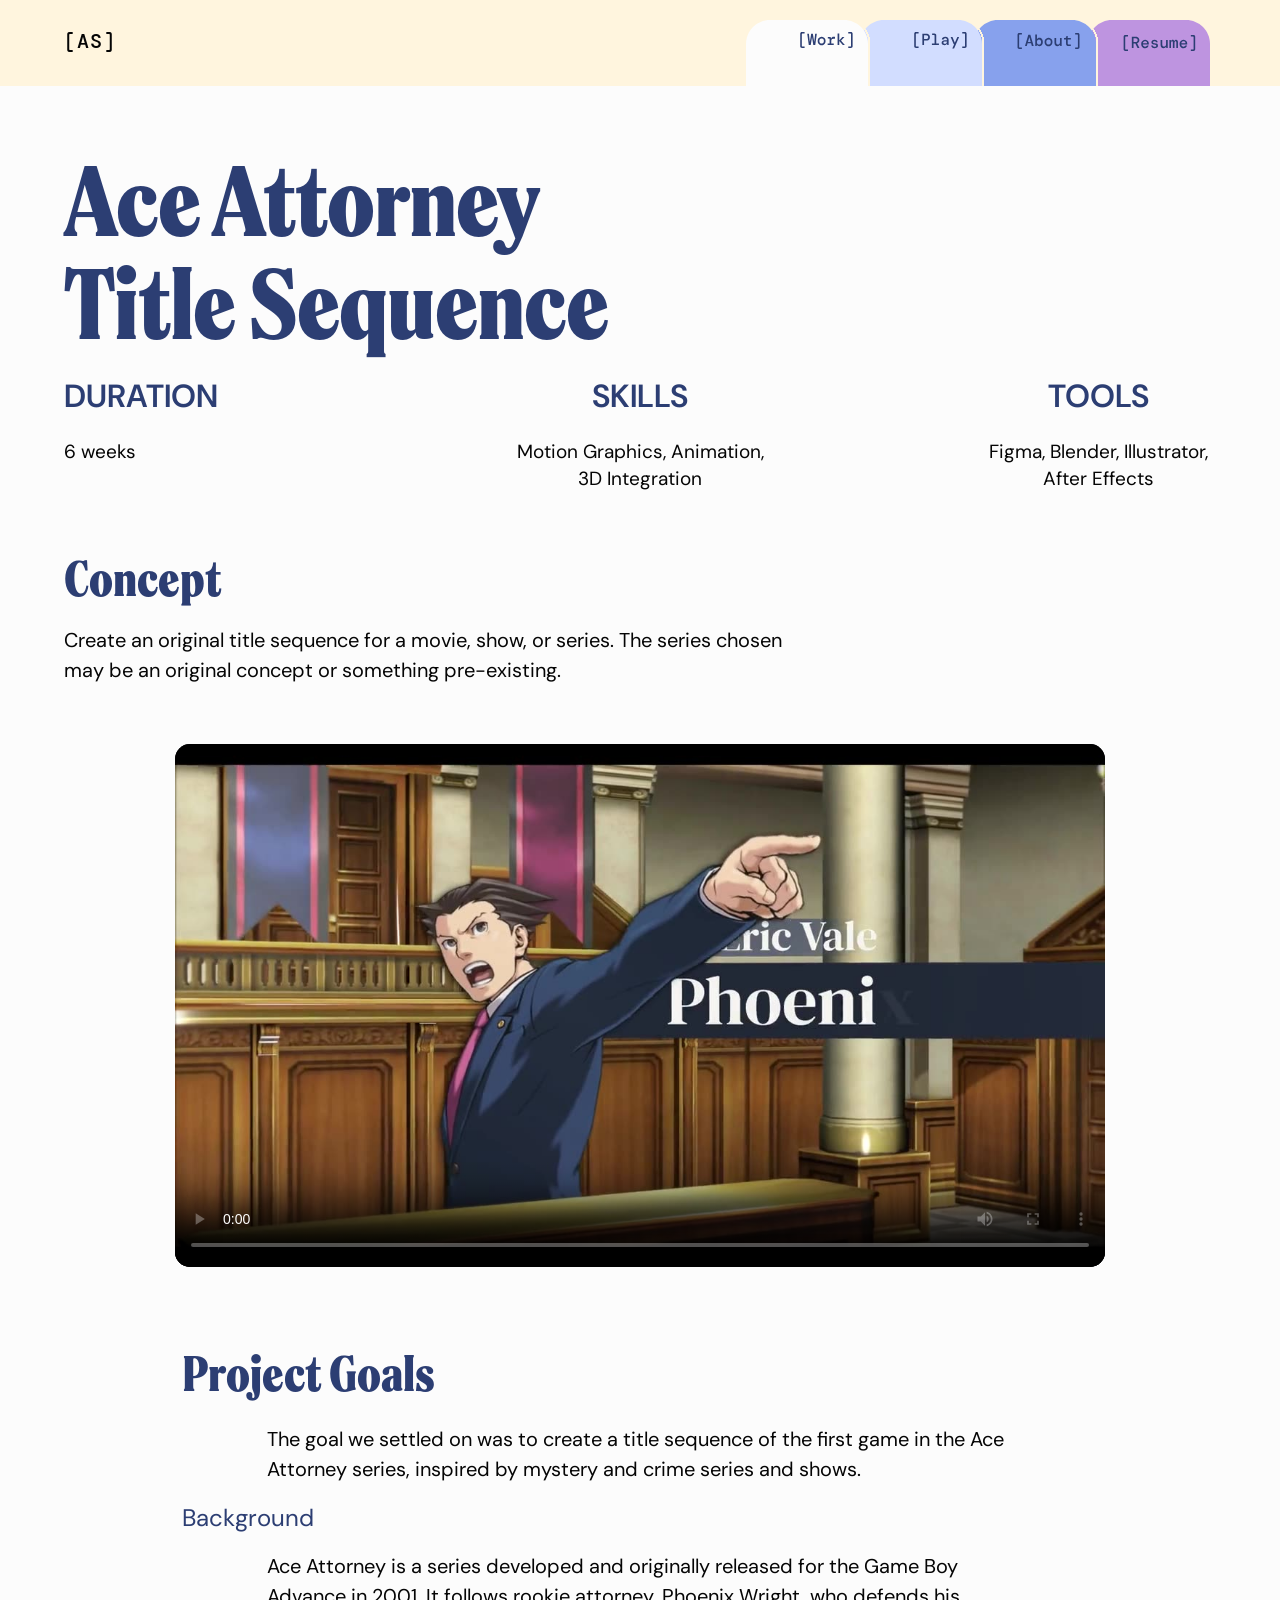
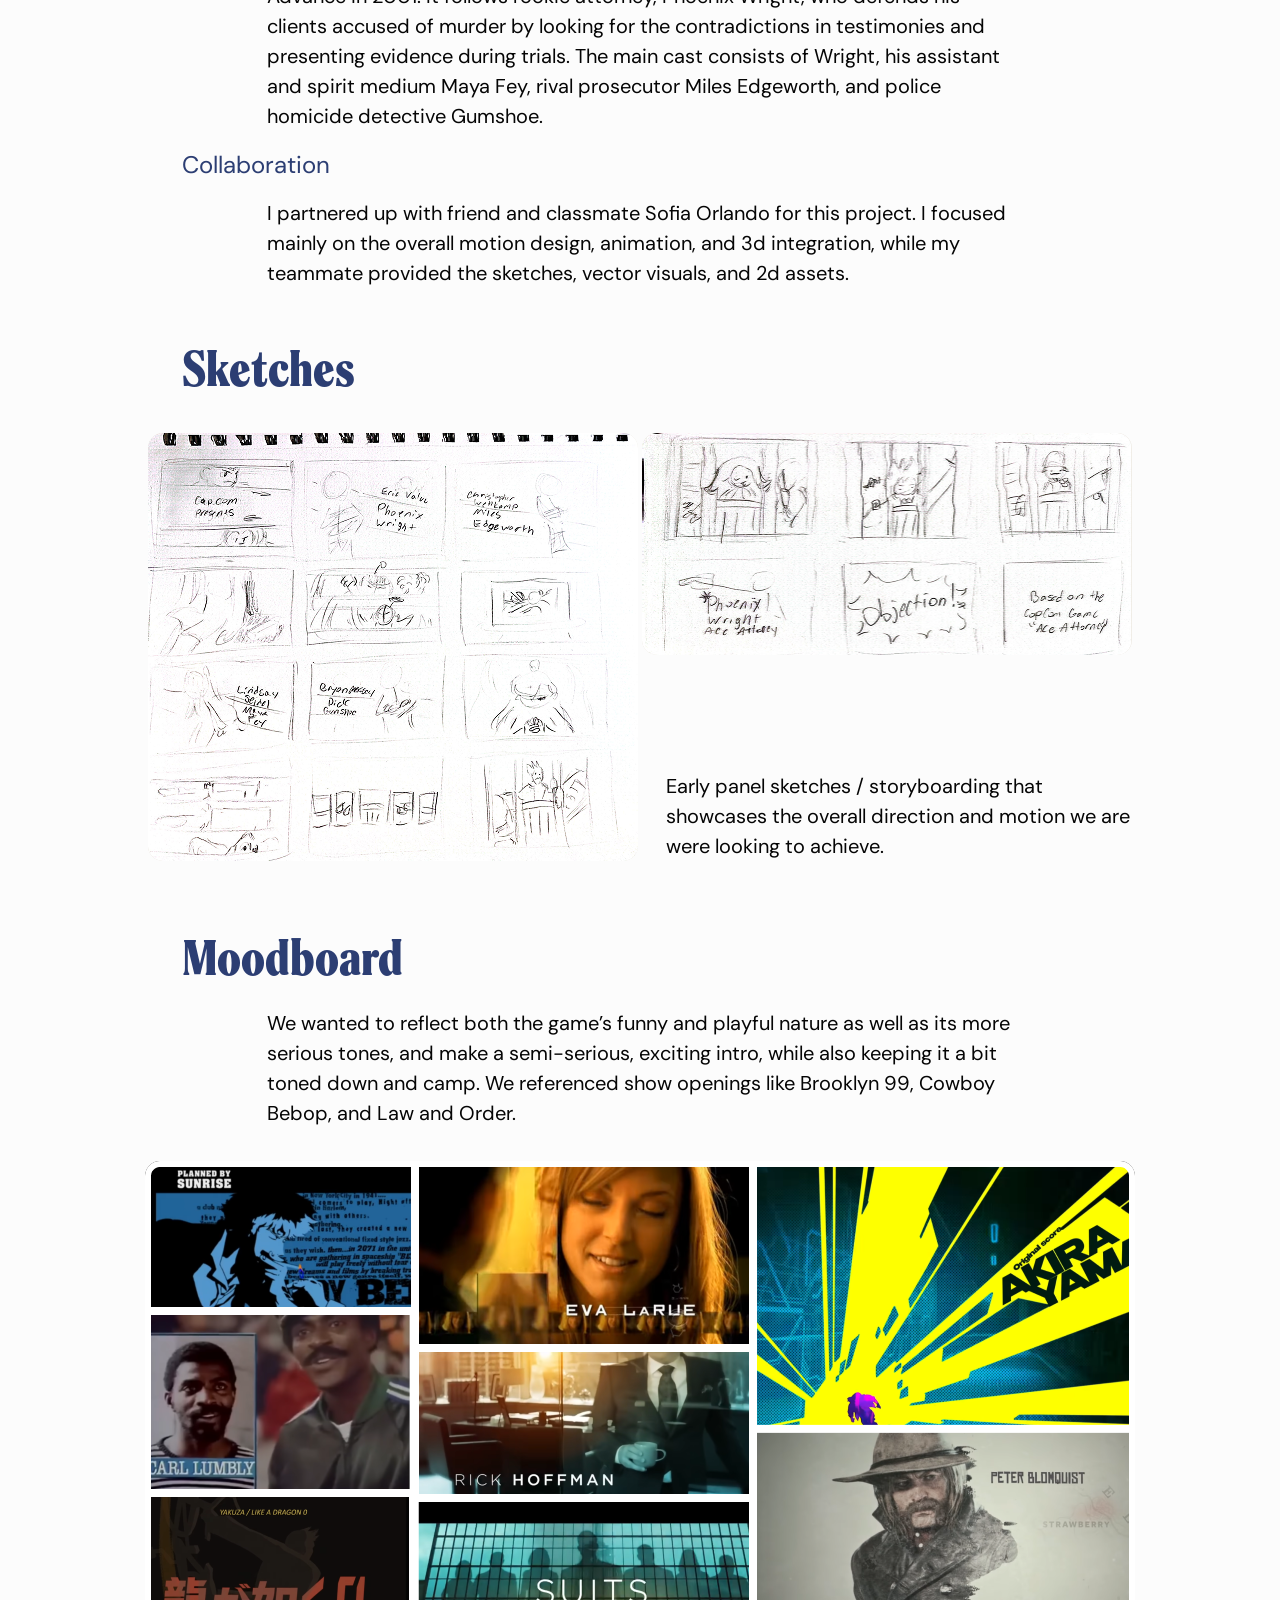
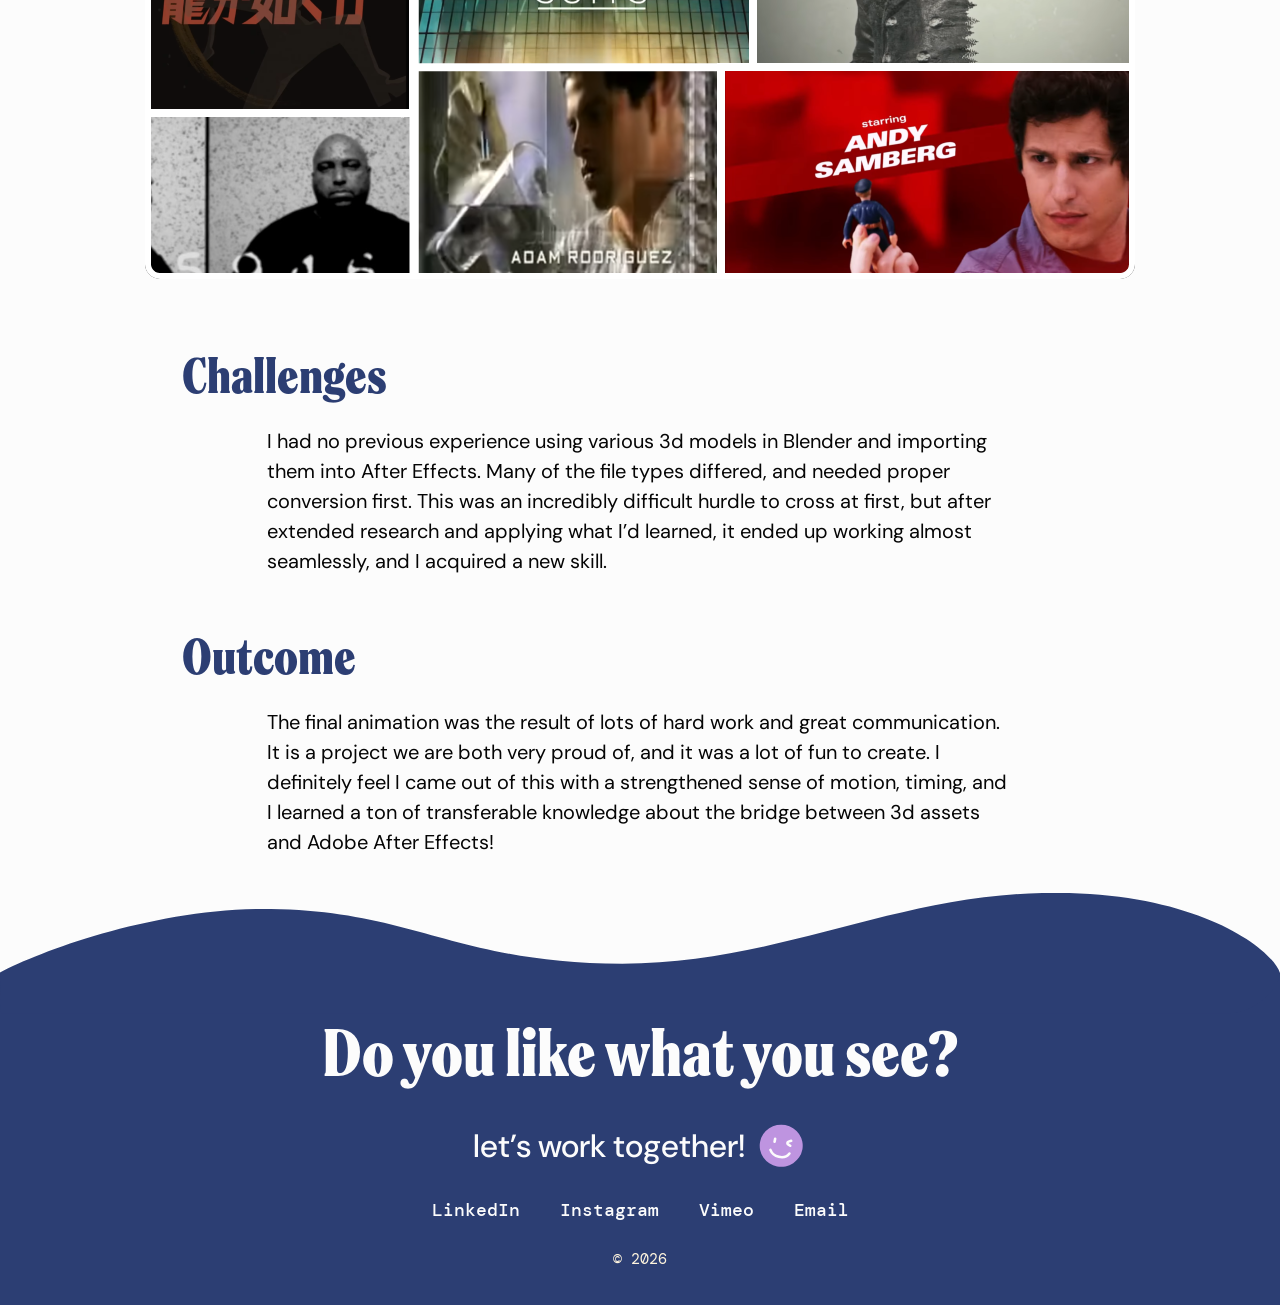
==== ace-attorney.html @ fb42bdc0 "Add files via upload" ====
<!DOCTYPE html>
<html lang="en">
<head>
<meta charset="utf-8">
<meta name="viewport" content="width=device-width, initial-scale=1, viewport-fit=cover">
<meta name="theme-color" content="#fff5de">
<title>Ace Attorney Title Sequence — Adrian Smith</title>
<link rel="preconnect" href="https://fonts.googleapis.com">
<link rel="preconnect" href="https://fonts.gstatic.com" crossorigin>
<link href="https://fonts.googleapis.com/css2?family=DM+Mono:wght@400;500&family=DM+Sans:opsz,wght@9..40,400;9..40,500;9..40,600;9..40,700&display=swap" rel="stylesheet">
<link rel="stylesheet" href="styles.css">
<script>(function(){var d=document.documentElement;try{if(!matchMedia('(prefers-reduced-motion: reduce)').matches){d.classList.add('js');window.__RV_SELECTORS=".hero__title, .hero__intro, .hero .cta, .work__title, .cs__date, .cs__title, .cs__desc, .cs__tags, .case__col > *, .case__caption, .footer__title, .footer__ask, .footer__links, .footer__copy";setTimeout(function(){if(!window.__rv)d.classList.remove('js')},5000);}}catch(e){}})();</script>
<script>try{if(sessionStorage.getItem('pt-from')&&!matchMedia('(prefers-reduced-motion: reduce)').matches){document.documentElement.classList.add('pt-in','pt-bg')}}catch(e){}</script>
</head>
<body class="case-page">
<script>
/* arriving from the home page: the image is already floating in the landing frame; glide it into the video frame */
(function(){try{
  if(!document.documentElement.classList.contains('pt-in'))return;
  var raw=sessionStorage.getItem('pt-from');sessionStorage.removeItem('pt-from');
  var L=JSON.parse(raw);if(!L||typeof L!=='object')return;
  var ov=document.createElement('div');ov.className='cs__media cs__media--photo pt-overlay';ov.setAttribute('aria-hidden','true');
  ov.style.cssText='position:fixed;left:'+L.l+'px;top:'+L.t+'px;width:'+L.w+'px;height:'+L.h+'px;margin:0;z-index:9999;flex:none;aspect-ratio:auto;order:0;border-radius:15px';
  ov.innerHTML='<img class="cs__photo" src="assets/ace-attorney.png" alt="">';
  document.body.appendChild(ov);
  var done=false;
  function fade(){var f=ov.animate([{opacity:1},{opacity:0}],{duration:300,easing:'ease-out',fill:'forwards'});
    f.finished.then(function(){ov.remove();document.documentElement.classList.remove('pt-bg');});}
  function go(){if(done)return;done=true;window.scrollTo(0,0);
    var fr=document.querySelector('.case__video-frame'),r=fr.getBoundingClientRect(),vh=window.innerHeight;
    if(r.top<vh*0.8){
      ov.animate([{left:L.l+'px',top:L.t+'px',width:L.w+'px',height:L.h+'px',borderRadius:'15px'},
                  {left:r.left+'px',top:r.top+'px',width:r.width+'px',height:r.height+'px',borderRadius:'15px'}],
                 {duration:650,easing:'cubic-bezier(.65,0,.25,1)',fill:'forwards'}).finished.then(fade,fade);
    }else{fade();}
  }
  if(document.readyState==='loading'){document.addEventListener('DOMContentLoaded',function(){setTimeout(go,120)});}else{setTimeout(go,60);}
  setTimeout(go,2500);
}catch(e){}})();
</script>

<header class="navbar"><div class="navbar__inner">
  <a class="navbar__logo" href="index.html">[AS]</a>
  <nav class="navbar__tabs" aria-label="Primary">
    <a class="tab tab--work"   href="index.html#work"   aria-label="Work"><img src="assets/tab_work.svg" alt=""></a>
    <a class="tab tab--play"   href="play.html"   aria-label="Play"><img src="assets/tab_play.svg" alt=""></a>
    <a class="tab tab--about"  href="about.html"  aria-label="About"><img src="assets/tab_about.svg" alt=""></a>
    <a class="tab tab--resume" href="resume.html" aria-label="Resume"><img src="assets/tab_resume.svg" alt=""></a>
  </nav>
</div></header>

<main class="case">
  <div class="case__wrap">

    <section class="case__intro" aria-labelledby="case-title">
      <h1 class="case__title" id="case-title">Ace Attorney Title Sequence</h1>
      <dl class="case__meta">
        <div class="case__meta-item case__meta-item--start"><dt>DURATION</dt><dd>6 weeks</dd></div>
        <div class="case__meta-item case__meta-item--mid"><dt>SKILLS</dt><dd>Motion Graphics, Animation, 3D Integration</dd></div>
        <div class="case__meta-item case__meta-item--end"><dt>TOOLS</dt><dd>Figma, Blender, Illustrator, After Effects</dd></div>
      </dl>
      <div class="case__concept">
        <h2 class="case__h2">Concept</h2>
        <p class="case__p">Create an original title sequence for a movie, show, or series. The series chosen may be an original concept or something pre-existing.</p>
      </div>
    </section>

    <div class="case__video">
      <div class="case__video-frame">
        <video controls playsinline preload="metadata" aria-label="Ace Attorney Title Sequence — A. Smith, S. Orlando" poster="assets/ace-attorney-poster.jpg">
          <source src="assets/ace-attorney-title-sequence.mp4" type="video/mp4">
        </video>
      </div>
    </div>

    <section class="case__col case__section" aria-labelledby="goals">
      <h2 class="case__h2" id="goals">Project Goals</h2>
      <p class="case__p">The goal we settled on was to create a title sequence of the first game in the Ace Attorney series, inspired by mystery and crime series and shows.</p>
      <h3 class="case__h3">Background</h3>
      <p class="case__p">Ace Attorney is a series developed and originally released for the Game Boy Advance in 2001. It follows rookie attorney, Phoenix Wright, who defends his clients accused of murder by looking for the contradictions in testimonies and presenting evidence during trials. The main cast consists of Wright, his assistant and spirit medium Maya Fey, rival prosecutor Miles Edgeworth, and police homicide detective Gumshoe.</p>
      <h3 class="case__h3">Collaboration</h3>
      <p class="case__p">I partnered up with friend and classmate Sofia Orlando for this project. I focused mainly on the overall motion design, animation, and 3d integration, while my teammate provided the sketches, vector visuals, and 2d assets.</p>
    </section>

    <section class="case__col case__section" aria-labelledby="sketches">
      <h2 class="case__h2" id="sketches">Sketches</h2>
    </section>
    <figure class="case__sketches">
      <div class="case__sketch case__sketch--tall"><img src="assets/sketch-1.png" alt="Hand-drawn storyboard sketches on notebook paper" onerror="this.remove()"></div>
      <div class="case__sketches-side">
        <div class="case__sketch case__sketch--wide"><img src="assets/sketch-2.png" alt="Hand-drawn storyboard panels" onerror="this.remove()"></div>
        <figcaption class="case__p case__caption">Early panel sketches / storyboarding that showcases the overall direction and motion we are were looking to achieve.</figcaption>
      </div>
    </figure>

    <section class="case__col case__section" aria-labelledby="moodboard">
      <h2 class="case__h2" id="moodboard">Moodboard</h2>
      <p class="case__p">We wanted to reflect both the game’s funny and playful nature as well as its more serious tones, and make a semi-serious, exciting intro, while also keeping it a bit toned down and camp. We referenced show openings like Brooklyn 99, Cowboy Bebop, and Law and Order.</p>
    </section>
    <div class="case__moodboard"><img src="assets/moodboard.png" alt="Moodboard collage of show title sequences and stills used as references" onerror="this.remove()"></div>

    <section class="case__col case__section" aria-labelledby="challenges">
      <h2 class="case__h2" id="challenges">Challenges</h2>
      <p class="case__p">I had no previous experience using various 3d models in Blender and importing them into After Effects. Many of the file types differed, and needed proper conversion first. This was an incredibly difficult hurdle to cross at first, but after extended research and applying what I’d learned, it ended up working almost seamlessly, and I acquired a new skill.</p>
    </section>

    <section class="case__col case__section case__section--last" aria-labelledby="outcome">
      <h2 class="case__h2" id="outcome">Outcome</h2>
      <p class="case__p">The final animation was the result of lots of hard work and great communication. It is a project we are both very proud of, and it was a lot of fun to create. I definitely feel I came out of this with a strengthened sense of motion, timing, and I learned a ton of transferable knowledge about the bridge between 3d assets and Adobe After Effects!</p>
    </section>

  </div>
</main>

<footer class="footer">
  <img class="footer__wave" src="assets/footer-wave.svg" alt="">
  <div class="footer__inner">
    <h2 class="footer__title">Do you like what you see?</h2>
    <p class="footer__ask">let’s work together! <span class="footer__smiley"><img src="assets/smiley.svg" alt=""></span></p>
    <nav class="footer__links" aria-label="Contact and social links">
      <a href="https://www.linkedin.com/in/emadriansmith" target="_blank" rel="noopener">LinkedIn</a>
      <a href="https://www.instagram.com/adrian.s.design/" target="_blank" rel="noopener">Instagram</a>
      <a href="https://vimeo.com/adriansdesign" target="_blank" rel="noopener">Vimeo</a>
      <a href="mailto:e.adriansdesign@gmail.com">Email</a>
    </nav>
    <p class="footer__copy">© 2026</p>
  </div>
</footer>

<script src="site.js"></script>
</body>
</html>
---- styles.css ----
@font-face{font-family:"Spirits";src:url("fonts/SpiritsNeutral-Light.ttf") format("truetype");font-weight:300;font-display:swap}
@font-face{font-family:"Spirits";src:url("fonts/SpiritsNeutral-Regular.ttf") format("truetype");font-weight:400;font-display:swap}
@font-face{font-family:"Spirits";src:url("fonts/SpiritsNeutral-Medium.ttf") format("truetype");font-weight:500;font-display:swap}
@font-face{font-family:"Spirits";src:url("fonts/SpiritsNeutral-Black.ttf") format("truetype");font-weight:900;font-display:swap}
@font-face{font-family:"Termina";src:url("fonts/Termina-Black.ttf") format("truetype");font-weight:900;font-display:swap}

:root{
  --base:0ms;
  --blue-dark:#2c3e73;
  --blue-light:#87a1ed;
  --bg-page:#fcfcfc;
  --bg-cream:#fff5de;
  --purple:#be94e0;
  --violet:#8a38f5;
  --ink:#050505;
  --yellow:#f7cc8f;
  /* tab width: 122px on desktop, shrinks so all four tabs always fit the screen */
  --tw:min(122px, calc((100vw - 32px) / 3.803));
}
*{box-sizing:border-box}
html{-webkit-text-size-adjust:100%;text-size-adjust:100%}
html,body{margin:0}
html{scroll-behavior:smooth}
body{background:var(--bg-page);color:var(--ink);font-family:"DM Sans",system-ui,sans-serif;overflow-x:hidden}

/* ================= header / navbar (139:382) ================= */
.navbar{background:var(--bg-cream)}
.navbar__inner{
  position:relative;height:86px;max-width:1440px;margin:0 auto;overflow:hidden;
  padding:28px 70px 0 max(64px,env(safe-area-inset-left));
}
.navbar__logo{
  display:inline-block;font:500 20px/normal "DM Mono",ui-monospace,monospace;letter-spacing:1px;
  color:var(--ink);text-decoration:none;white-space:nowrap;
}
.navbar__tabs{position:absolute;right:70px;bottom:0;display:flex;align-items:flex-end}
.tab{
  --tab-color:#fff;
  position:relative;display:block;width:var(--tw);aspect-ratio:122/66;margin-left:calc(var(--tw) * -0.0656);
  transition:transform .22s cubic-bezier(.3,1.4,.5,1);-webkit-tap-highlight-color:transparent;
}
.tab:first-child{margin-left:0}
.tab img{position:absolute;left:0;top:0;width:101.64%;height:100%;max-width:none;display:block}
.tab::after{ /* fills the gap under a tab while it is lifted */
  content:"";position:absolute;left:0;right:0;top:100%;height:calc(var(--tw) * .14);background:var(--tab-color);
}
.tab:focus-visible,.tab:active{transform:translateY(calc(var(--tw) * -.1148));outline:none}
@media (hover:hover){.tab:hover{transform:translateY(calc(var(--tw) * -.1148))}}
.tab--work{--tab-color:#fcfcfc;z-index:4}
.tab--play{--tab-color:#d2ddff;z-index:3}
.tab--about{--tab-color:#87a1ed;z-index:2}
.tab--resume{--tab-color:#be94e0;z-index:1}

/* ================= hero (139:383) ================= */
.hero{background:var(--bg-page)}
.hero__inner{
  --fs:128px;               /* 1em of the title block = the 128px name size in the design */
  --copy-gap:43px;
  position:relative;max-width:1440px;margin:0 auto;min-height:758px;overflow:hidden;
  display:flex;align-items:center;gap:15px;
  padding:16px 64px 36px 62px;
}
.hero__copy{
  flex:none;width:566px;height:480px;
  display:flex;flex-direction:column;align-items:flex-start;gap:var(--copy-gap);
}

/* title block — every size is in em so the whole thing scales with --fs */
.hero__title{
  position:relative;flex:none;margin:0;font-size:var(--fs);
  width:2.8906em;height:2.0547em;
}
.hero__burst{position:absolute;left:-.3906em;top:-.5em;width:2.2969em;height:2.2969em;max-width:none}
.hero__name{
  position:absolute;left:0;top:0;width:2.8906em;margin:0;
  font:900 1em/.88 "Spirits",Georgia,serif;color:var(--blue-dark);white-space:nowrap;
}
.hero__name .w3{font-weight:300}.hero__name .w4{font-weight:400}.hero__name .w5{font-weight:500}

/* tagline pill — cycles designer / maker / thinker / creative (25:69) */
.hero__tag{
  position:absolute;left:1.40625em;top:1.6172em;width:1.4518em;height:.3594em;
  background:var(--tag-bg,#87a1ed);border-radius:.2656em;
  transform:rotate(var(--tag-rot,-4.7deg));
  transition:transform .6s cubic-bezier(.34,1.56,.64,1),background-color .45s ease;
}
.hero__tag span{
  position:absolute;left:calc(var(--fs) * .09375);top:calc(var(--fs) * .09375);width:calc(var(--fs) * 1.2656);display:block;
  font:900 .1875em/.88 "Termina","DM Sans",sans-serif;color:var(--bg-page);text-align:center;white-space:nowrap;
  transition:opacity .13s ease,transform .13s ease;
}
.hero__tag span.is-out{opacity:0;transform:translateY(-.25em) scale(.88)}

.hero__intro{
  flex:none;width:556px;max-width:100%;margin:0;
  font:400 20px/1.45 "DM Sans",system-ui,sans-serif;font-optical-sizing:auto;color:var(--ink);
}

/* "Check it out!" button — normal / hover / clicked (25:137) */
.cta{
  position:relative;flex:none;display:block;width:182.895px;height:73.447px;
  text-decoration:none;-webkit-tap-highlight-color:transparent;
}
.cta:focus-visible{outline:3px solid var(--blue-light);outline-offset:4px;border-radius:100px}
.cta__pill{
  position:absolute;left:0;top:21px;height:52px;display:flex;align-items:flex-start;padding:16px 28px;
  background:var(--blue-dark);border-radius:100px;
  font:700 16px/normal "DM Sans",system-ui,sans-serif;color:var(--bg-page);white-space:nowrap;
  transition:background-color .2s ease;
}
.cta__arrow{ /* the supplied small_arrow.svg already carries the −17.94° resting tilt */
  position:absolute;left:130px;top:0;width:52.895px;height:52.895px;display:block;max-width:none;
  transition:transform .4s cubic-bezier(.34,1.56,.64,1);
}
@media (hover:hover){
  .cta:hover .cta__pill{background:var(--purple)}
  .cta:hover .cta__arrow{transform:rotate(61.14deg)}      /* 43.2° absolute */
}
.cta.is-pressed .cta__pill{background:var(--ink)}
.cta.is-pressed .cta__arrow{
  transform:rotate(107.94deg);                             /* rests at 90° absolute */
  animation:arrow-spin .61s cubic-bezier(.5,0,.5,1) forwards;
}
@keyframes arrow-spin{from{transform:rotate(162.94deg)}to{transform:rotate(467.94deg)}}  /* 145° → 450° */

.hero__reel{
  position:relative;flex:0 1 708px;min-width:0;aspect-ratio:708/384;
  border-radius:20px;overflow:hidden;background:#030d12;
}
.hero__reel video{position:absolute;inset:0;width:100%;height:100%;object-fit:cover;display:block}
.hero__sparkles{flex:none;width:48px;height:162px;margin-right:-38px;display:block}
.hero__sparkles--h{display:none}

/* ================= stacked layout: tablet + phone ================= */
@media (max-width:1239px){
  .hero__inner{
    --fs:min(128px, calc((100vw - 40px) / 3.3));
    --copy-gap:clamp(24px, 4.5vw, 43px);
    flex-direction:column;align-items:flex-start;justify-content:flex-start;
    min-height:0;gap:clamp(28px,5vw,44px);
    padding:calc(var(--fs) * .5 + 14px) 20px 40px 20px;   /* top room for the starburst overhang */
  }
  .hero__copy{width:100%;height:auto}
  .hero__title{margin-left:calc(var(--fs) * .3906)}   /* room for the starburst overhang */
  .hero__intro{width:100%;max-width:560px;font-size:clamp(17px,2.4vw,20px)}
  .hero__reel{flex:none;width:100%;border-radius:clamp(14px,2.5vw,20px)}
  .hero__sparkles{display:none}
  .hero__sparkles--h{
    display:block;position:absolute;right:calc(20px + 4%);margin:0;width:clamp(78px,12vw,108px);height:auto;
    bottom:calc(40px + (100vw - 40px) * .5424 - 11px);   /* straddles the reel's top edge */
  }
}

/* ================= phone: tabs drop under the logo and scale to fit ================= */
@media (max-width:640px){
  .navbar__inner{height:auto;padding:16px 16px 0;display:flex;flex-direction:column;align-items:flex-start;gap:14px}
  .navbar__tabs{position:static;align-self:flex-end}
  .hero__inner{padding-inline:16px}
  .hero__sparkles--h{right:calc(16px + 4%);bottom:calc(40px + (100vw - 32px) * .5424 - 11px)}
}
@media (max-width:640px){ .hero__inner{--fs:min(128px, calc((100vw - 32px) / 3.3))} }


/* ================= case studies / "My Work!" (139:397) ================= */
.work{background:var(--bg-page)}
.work__inner{
  max-width:1440px;margin:0 auto;padding:74px 80px 144px;
  display:flex;flex-direction:column;align-items:stretch;gap:44px;
}
.work__title{
  margin:0;font:900 64px/normal "Spirits",Georgia,serif;letter-spacing:-1px;color:var(--blue-dark);white-space:nowrap;
}
.work__title .r{font-weight:400}
.work__title .bang{font-weight:400;font-size:82px;letter-spacing:-6px}
.cs{display:flex;align-items:center;gap:56px}
.cs__media{
  position:relative;flex:1 0 0;min-width:1px;height:400px;border-radius:20px;overflow:hidden;
  display:flex;align-items:center;justify-content:center;
}
.cs__media--photo{background:#1d1457}
.cs__media--purple{background:var(--purple)}
.cs__media--yellow{background:var(--yellow)}
.cs__media--blue{background:var(--blue-dark)}
.cs__photo{position:absolute;left:0;top:-37.5%;width:101%;height:169.17%;max-width:none;object-fit:cover;display:block}
.cs__star{width:42.3px;height:42.3px;display:block}
.cs__text{flex:none;width:420px;padding-top:16px;display:flex;flex-direction:column;align-items:flex-start;gap:14px}
.cs__date{margin:0;font:400 14px/normal "DM Mono",ui-monospace,monospace;color:var(--ink);white-space:nowrap}
.cs__title{margin:0;font:500 48px/normal "Spirits",Georgia,serif;color:var(--blue-dark)}
.cs__desc{margin:0;font:400 20px/1.5 "DM Sans",system-ui,sans-serif;font-optical-sizing:auto;color:var(--ink)}
.cs__tags{display:flex;flex-wrap:wrap;gap:0 8px;margin:0;padding:0;list-style:none}
.cs__tags li{
  border:1.5px solid var(--blue-dark);border-radius:100px;padding:7px 14px;
  font:500 12px/normal "DM Mono",ui-monospace,monospace;color:var(--blue-dark);white-space:nowrap;
}

@media (max-width:1023px){
  .work__inner{padding:clamp(40px,7vw,74px) clamp(20px,5vw,80px) clamp(64px,10vw,144px);gap:clamp(32px,5vw,44px)}
  .work__title{font-size:clamp(40px,10.5vw,64px)}
  .work__title .bang{font-size:1.28em;letter-spacing:-.073em}
  .cs{flex-direction:column;align-items:stretch;gap:20px}
  .cs__media{order:-1;flex:none;width:100%;height:auto;aspect-ratio:804/400;border-radius:clamp(14px,2.5vw,20px)}
  .cs__text{width:100%;padding-top:0}
  .cs__title{font-size:clamp(30px,7vw,48px)}
  .cs__desc{font-size:clamp(17px,2.4vw,20px)}
  .cs + .cs{margin-top:clamp(12px,3vw,24px)}
}


/* ================= squiggle divider (hero → work) ================= */
.work__inner{position:relative}
.work__squiggle{position:absolute;left:0;right:0;top:-3px;height:24px;overflow:hidden;pointer-events:none}
.work__squiggle img{position:absolute;left:50%;top:0;transform:translateX(-50%);width:1293px;height:24px;max-width:none;display:block}

/* ================= footer (139:449) — shared by every page ================= */
.footer{position:relative;background:var(--blue-dark);color:var(--bg-page)}
.footer__wave{ /* top edge: wave rising 90px above the footer, stretches full width */
  position:absolute;left:0;top:0;width:100%;height:clamp(64px,9.51vw,137px);
  transform:translateY(-65.85%);display:block;pointer-events:none;
}
.footer__inner{
  width:100%;max-width:1440px;margin:0 auto;padding:36px 20px;
  display:flex;flex-direction:column;align-items:center;gap:26px;text-align:center;
}
.footer__title{margin:0;max-width:760px;font:500 64px/normal "Spirits",Georgia,serif;color:var(--bg-page)}
.footer__ask{
  margin:0;display:flex;align-items:center;justify-content:center;gap:11px;
  font:500 32px/normal "DM Sans",system-ui,sans-serif;font-optical-sizing:auto;color:var(--bg-page);
}
.footer__smiley{width:50.43px;height:50.43px;display:flex;align-items:center;justify-content:center;flex:none}
.footer__smiley img{width:50.43px;height:50.43px;display:block}
.footer__links{display:flex;flex-wrap:wrap;justify-content:center;gap:8px 40px}
.footer__links a{
  font:500 18.2px/26px "DM Mono",ui-monospace,monospace;color:var(--bg-page);text-decoration:none;
  transition:color .2s ease;
}
.footer__links a:hover,.footer__links a:focus-visible{color:var(--yellow);outline:none;text-decoration:underline;text-underline-offset:4px}
.footer__copy{margin:0;font:400 15px/normal "DM Mono",ui-monospace,monospace;color:var(--bg-cream)}
@media (max-width:640px){
  .footer__title{font-size:clamp(34px,10vw,64px)}
  .footer__ask{font-size:clamp(22px,6.4vw,32px);gap:8px}
  .footer__inner{gap:22px;padding-block:32px}
  .footer__links{gap:8px 22px}
  .footer__links a{font-size:16px}
}

/* clickable case study row (stretched link) */
.cs--link{position:relative;cursor:pointer}
.cs__link{color:inherit;text-decoration:none}
.cs__link::after{content:"";position:absolute;inset:-12px;border-radius:28px}
.cs__link:focus-visible{outline:none}
.cs__link:focus-visible::after{outline:3px solid var(--blue-light);outline-offset:0}
.cs__media--photo .cs__photo{transition:transform .5s cubic-bezier(.2,.7,.2,1)}
/* highlighter sweep, line by line (JS splits the title into .hl-line spans; plain CSS fallback below) */
.cs__link{
  background-image:linear-gradient(var(--blue-light),var(--blue-light));
  background-repeat:no-repeat;background-position:0 50%;background-size:0% 100%;
  -webkit-box-decoration-break:clone;box-decoration-break:clone;
  padding:0 .12em;margin:0 -.12em;border-radius:.1em;
  transition:background-size .45s cubic-bezier(.65,0,.35,1);
}
.cs--link:hover .cs__link,.cs--link:focus-within .cs__link{background-size:100% 100%}
.cs__link.is-split{background:none;padding:0;margin:0;transition:none}
.hl-line{
  background-image:linear-gradient(var(--blue-light),var(--blue-light));
  background-repeat:no-repeat;background-position:0 50%;background-size:0% 100%;
  padding:0 .12em;margin:0 -.12em;border-radius:.1em;
  transition:background-size var(--d,.4s) cubic-bezier(.65,0,.35,1) var(--out-delay,0s);
}
.cs--link:hover .hl-line,.cs--link:focus-within .hl-line{background-size:100% 100%;transition-delay:var(--in-delay,0s)}

/* page transition: rest of the page fades while the image grows */
.pt-overlay{pointer-events:none}
.pt-leaving body > :not(.pt-overlay){opacity:0;transition:opacity .35s ease .05s}
@media (hover:hover){.cs--link:hover .cs__photo{transform:scale(1.035)}}
@media (prefers-reduced-motion:reduce){.cs__link,.hl-line{transition:none}.cs__media--photo .cs__photo{transition:none}.cs--link:hover .cs__photo{transform:none}}

/* ================= case study page (148:360) ================= */
.case{--pad:clamp(20px,5vw,64px);background:var(--bg-page);padding-bottom:clamp(88px,9vw,128px)}
.case__wrap{max-width:1440px;margin:0 auto;padding-inline:var(--pad)}
.case__intro{padding-top:clamp(32px,5vw,64px);display:flex;flex-direction:column;gap:18px}
.case__title{
  margin:0;max-width:632px;font:500 clamp(46px,9vw,96px)/1.07 "Spirits",Georgia,serif;
  letter-spacing:-1px;color:var(--blue-dark);
}
.case__meta{margin:0;display:grid;grid-template-columns:repeat(3,1fr);align-items:start}
.case__meta-item{display:flex;flex-direction:column;gap:18px}
.case__meta dt{margin:0;font:600 32px/1.45 "DM Sans",system-ui,sans-serif;font-optical-sizing:auto;color:var(--blue-dark)}
.case__meta dd{margin:0;font:400 19px/1.45 "DM Sans",system-ui,sans-serif;font-optical-sizing:auto;color:var(--ink)}
.case__meta-item--start{align-items:flex-start;text-align:left}
.case__meta-item--mid{align-items:center;text-align:center;justify-self:center;max-width:269px}
.case__meta-item--end{align-items:center;text-align:center;justify-self:end;max-width:235px}
.case__concept{display:flex;flex-direction:column;align-items:flex-start;gap:14px;padding:35px 0 17px}

.case__h2{margin:0;font:500 48px/normal "Spirits",Georgia,serif;color:var(--blue-dark)}
.case__h3{margin:0;font:400 24px/normal "DM Sans",system-ui,sans-serif;font-optical-sizing:auto;color:var(--blue-dark)}
.case__p{margin:0;max-width:746px;font:400 20px/1.5 "DM Sans",system-ui,sans-serif;font-optical-sizing:auto;color:var(--ink)}

.case__video{width:min(950px,100%);margin:clamp(20px,3vw,32px) auto 0;padding:10px}
.case__video-frame{position:relative;aspect-ratio:1920/1080;border-radius:15px;overflow:hidden;background:#0b0c12}
.case__video video{position:absolute;inset:0;width:100%;height:100%;object-fit:cover;display:block;background:#0b0c12}

/* centered 916px text column; paragraphs 746px, centered inside it */
.case__col{width:min(916px,100%);margin-inline:auto;display:flex;flex-direction:column;gap:18px}
.case__col .case__p{width:100%;align-self:center}
.case__section{padding-top:clamp(36px,5vw,64px)}
.case__section + .case__section{padding-top:clamp(28px,4vw,48px)}
.case__section--last{padding-top:clamp(28px,4vw,48px)}

.case__sketches{
  width:min(1009px,100%);margin:clamp(20px,3vw,32px) auto 0;padding:0 12.5px;
  display:grid;grid-template-columns:1fr 1fr;column-gap:3px;align-items:stretch;
}
.case__sketch{position:relative;overflow:hidden;border-radius:15px;background:#ebe7df}
.case__sketch img{position:absolute;inset:0;width:100%;height:100%;object-fit:cover;display:block}
.case__sketch--tall{aspect-ratio:490/428}
.case__sketch--wide{aspect-ratio:2338/1060}
.case__sketches-side{display:flex;flex-direction:column;justify-content:space-between;gap:20px}
.case__caption{max-width:466px;align-self:flex-end}

.case__moodboard{
  position:relative;width:min(990px,100%);margin:clamp(20px,3vw,33px) auto 0;aspect-ratio:990/718;
  border-radius:15px;overflow:hidden;background:#6e6e6e;
}
.case__moodboard img{position:absolute;inset:0;width:100%;height:100%;object-fit:cover;display:block}

@media (max-width:760px){
  .case__meta{grid-template-columns:1fr;row-gap:22px}
  .case__meta-item,.case__meta-item--mid,.case__meta-item--end{align-items:flex-start;text-align:left;justify-self:start;max-width:none;gap:4px}
  .case__meta dt{font-size:22px}
  .case__meta dd{font-size:18px}
  .case__h2{font-size:clamp(32px,9vw,48px)}
  .case__h3{font-size:20px}
  .case__p{font-size:18px}
  .case__video{padding:0}
  .case__sketches{grid-template-columns:1fr;row-gap:16px;padding:0}
  .case__caption{align-self:flex-start}
}

@media (prefers-reduced-motion:reduce){
  html{scroll-behavior:auto}
  .tab,.hero__tag,.hero__tag span,.cta__pill,.cta__arrow{transition:none}
  .cta.is-pressed .cta__arrow{animation:none}
}

/* ================= case page entrance ================= */
html.pt-bg{background:var(--bg-page)}
@keyframes rise{from{opacity:0;transform:translateY(18px)}to{opacity:1;transform:none}}
@media (prefers-reduced-motion:no-preference){
  .case__title,.case__meta,.case__concept{animation:rise .7s cubic-bezier(.2,.7,.2,1) both;animation-delay:calc(var(--i,0) * 90ms + var(--base))}
  .case__title{--i:0}.case__meta{--i:1}.case__concept{--i:2}
  html.pt-in{--base:560ms}
}

/* ================= scroll reveal (all pages; only active when JS is running and motion is allowed) ================= */
:is(.hero__title, .hero__intro, .hero .cta, .work__title, .cs__date, .cs__title, .cs__desc, .cs__tags, .case__col > *, .case__caption, .footer__title, .footer__ask, .footer__links, .footer__copy){
  transition:opacity .7s ease var(--rv-delay,0ms),transform .7s cubic-bezier(.2,.7,.2,1) var(--rv-delay,0ms);
}
html.js :is(.hero__title, .hero__intro, .hero .cta, .work__title, .cs__date, .cs__title, .cs__desc, .cs__tags, .case__col > *, .case__caption, .footer__title, .footer__ask, .footer__links, .footer__copy):not(.in){opacity:0;transform:translateY(18px)}
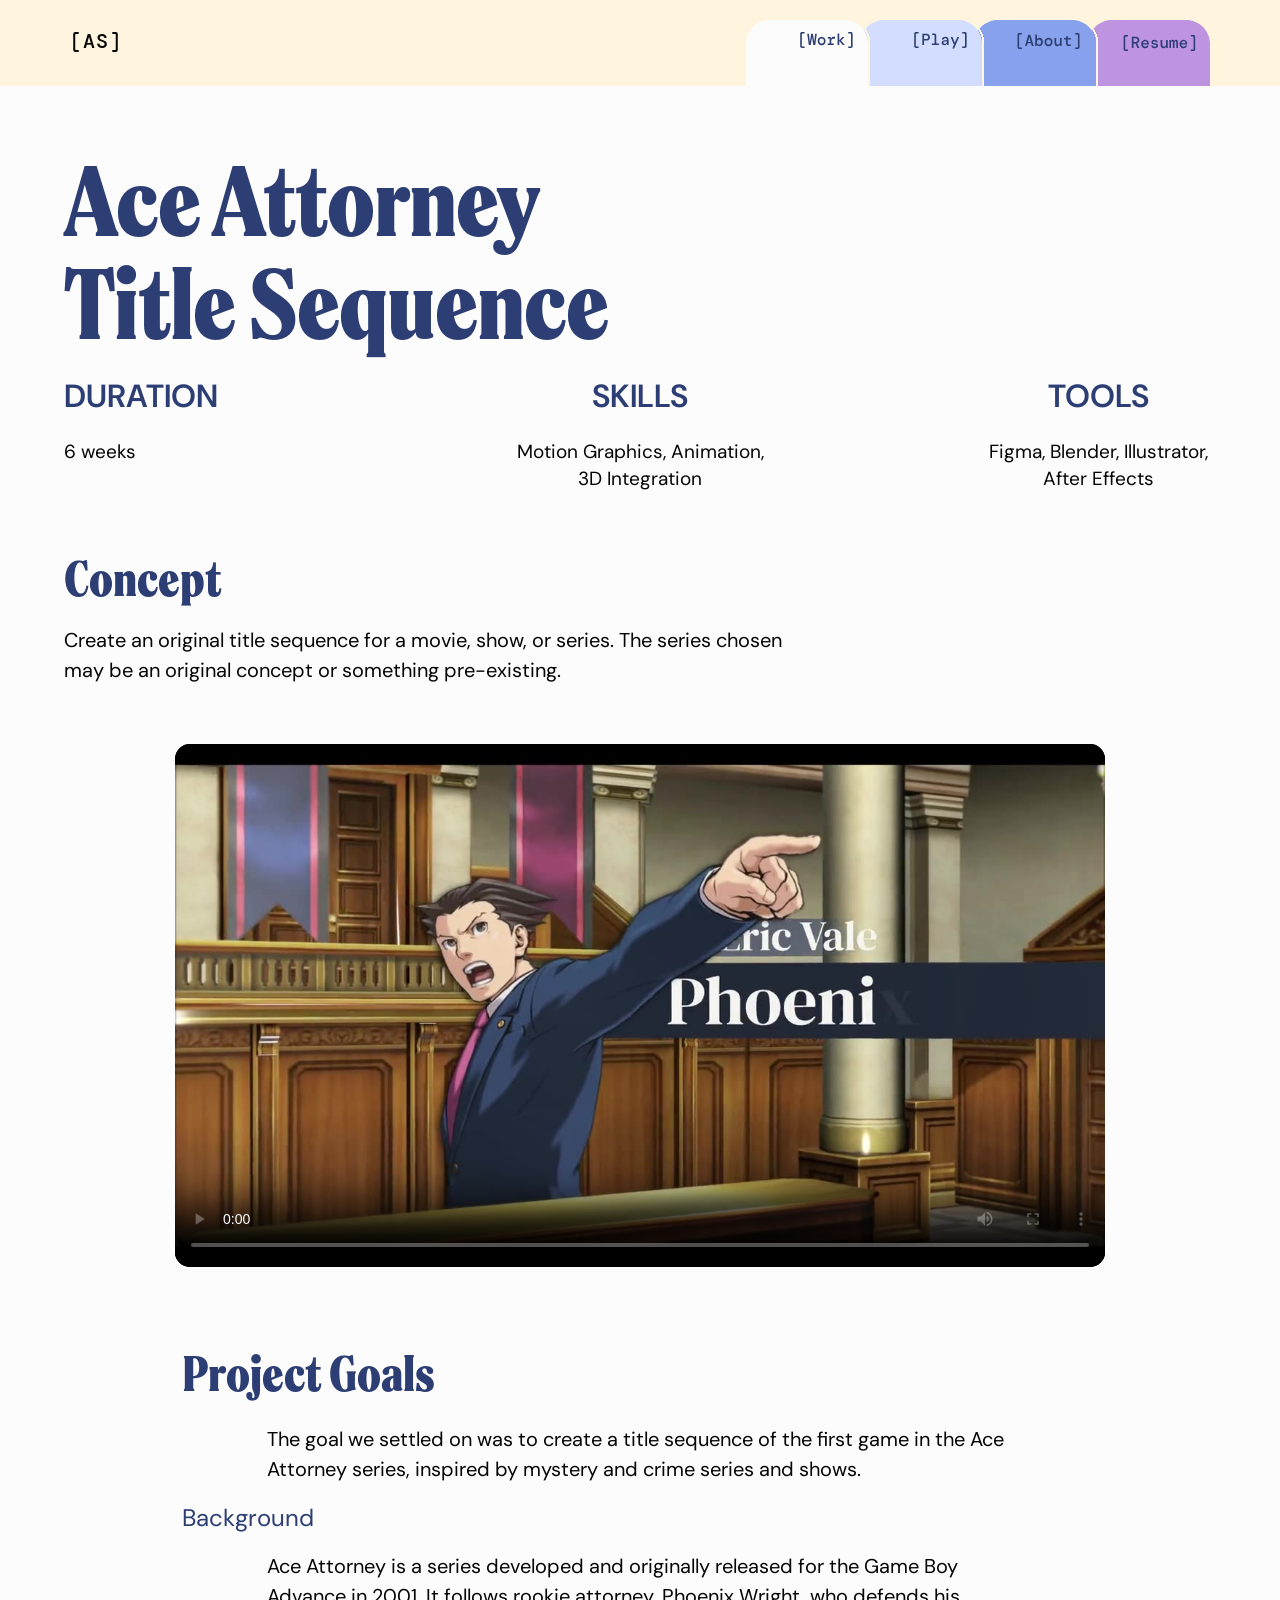
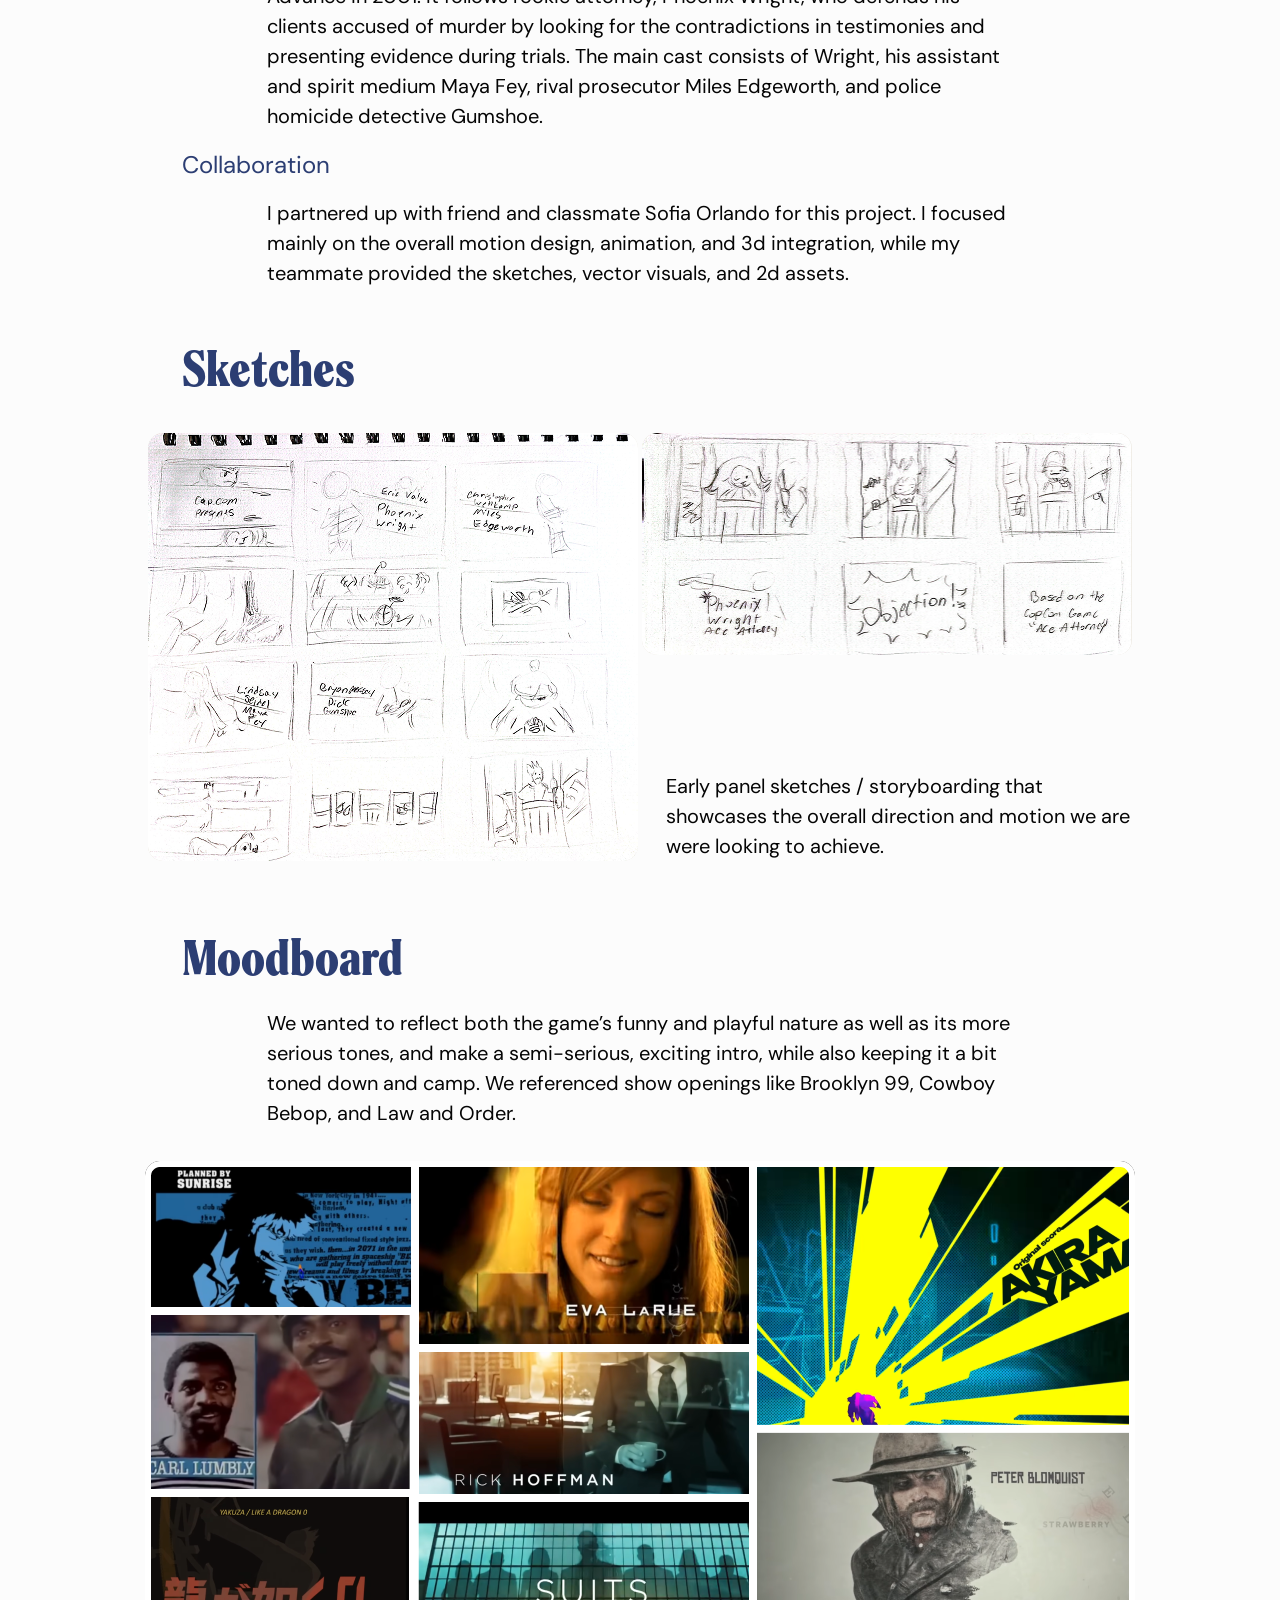
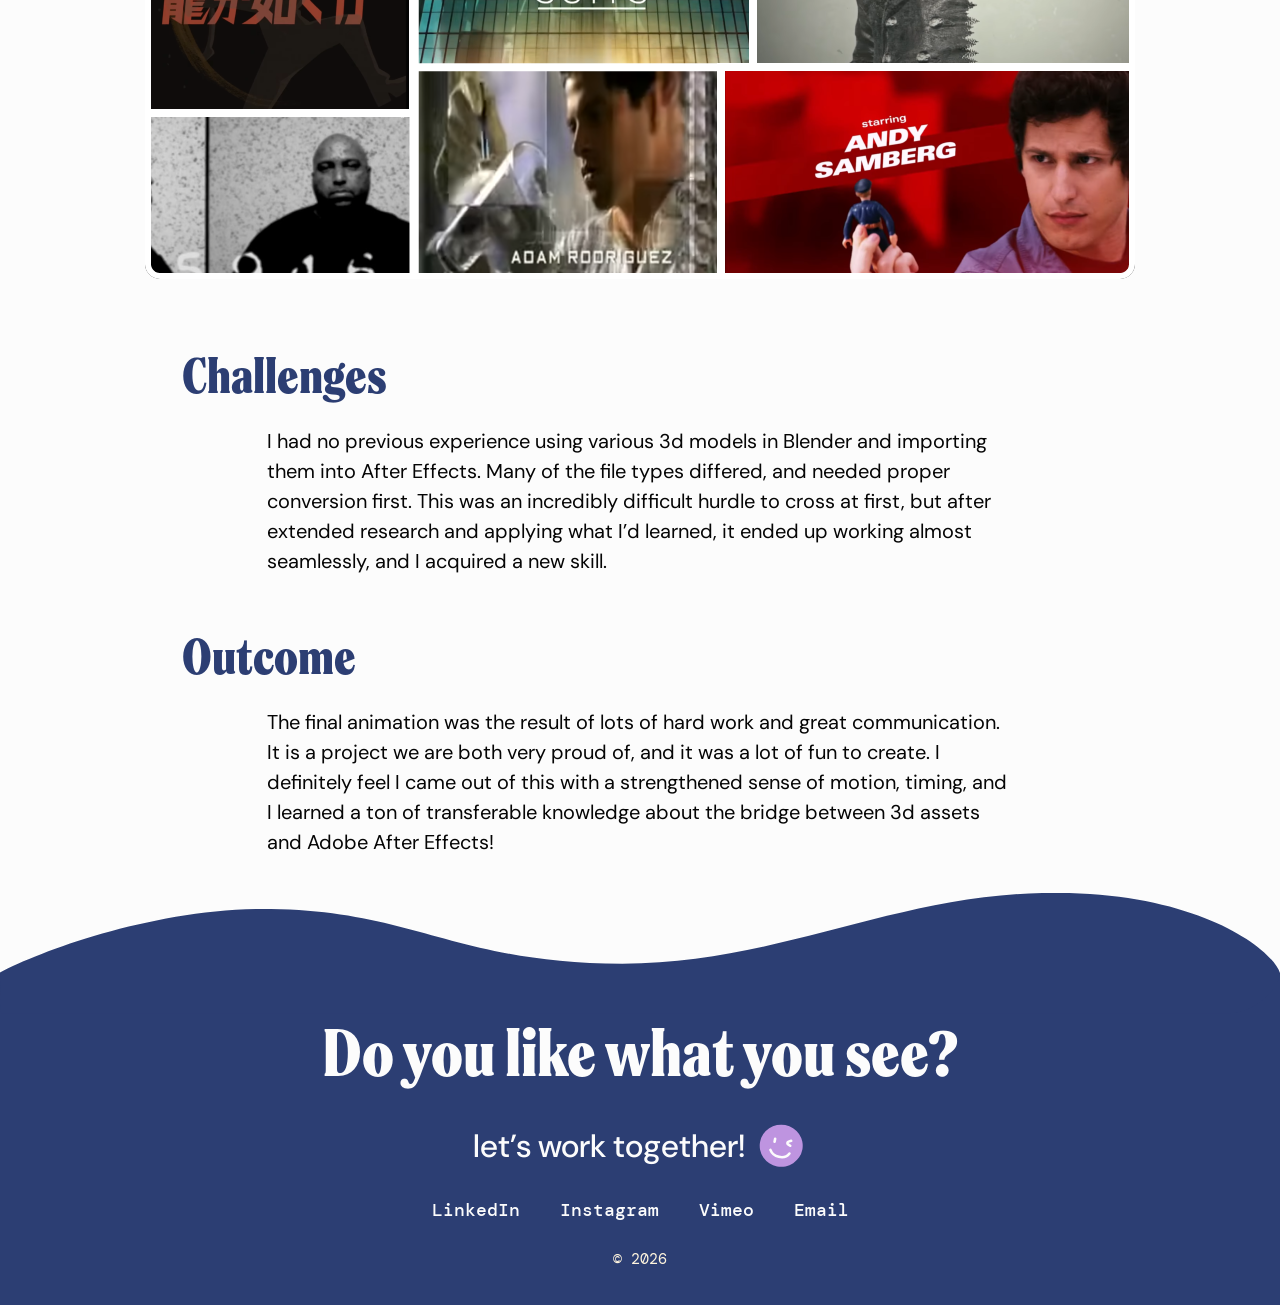
==== commit 25179db8: "Add files via upload" ====
--- a/ace-attorney.html
+++ b/ace-attorney.html
@@ -13,31 +13,7 @@
 <script>try{if(sessionStorage.getItem('pt-from')&&!matchMedia('(prefers-reduced-motion: reduce)').matches){document.documentElement.classList.add('pt-in','pt-bg')}}catch(e){}</script>
 </head>
 <body class="case-page">
-<script>
-/* arriving from the home page: the image is already floating in the landing frame; glide it into the video frame */
-(function(){try{
-  if(!document.documentElement.classList.contains('pt-in'))return;
-  var raw=sessionStorage.getItem('pt-from');sessionStorage.removeItem('pt-from');
-  var L=JSON.parse(raw);if(!L||typeof L!=='object')return;
-  var ov=document.createElement('div');ov.className='cs__media cs__media--photo pt-overlay';ov.setAttribute('aria-hidden','true');
-  ov.style.cssText='position:fixed;left:'+L.l+'px;top:'+L.t+'px;width:'+L.w+'px;height:'+L.h+'px;margin:0;z-index:9999;flex:none;aspect-ratio:auto;order:0;border-radius:15px';
-  ov.innerHTML='<img class="cs__photo" src="assets/ace-attorney.png" alt="">';
-  document.body.appendChild(ov);
-  var done=false;
-  function fade(){var f=ov.animate([{opacity:1},{opacity:0}],{duration:300,easing:'ease-out',fill:'forwards'});
-    f.finished.then(function(){ov.remove();document.documentElement.classList.remove('pt-bg');});}
-  function go(){if(done)return;done=true;window.scrollTo(0,0);
-    var fr=document.querySelector('.case__video-frame'),r=fr.getBoundingClientRect(),vh=window.innerHeight;
-    if(r.top<vh*0.8){
-      ov.animate([{left:L.l+'px',top:L.t+'px',width:L.w+'px',height:L.h+'px',borderRadius:'15px'},
-                  {left:r.left+'px',top:r.top+'px',width:r.width+'px',height:r.height+'px',borderRadius:'15px'}],
-                 {duration:650,easing:'cubic-bezier(.65,0,.25,1)',fill:'forwards'}).finished.then(fade,fade);
-    }else{fade();}
-  }
-  if(document.readyState==='loading'){document.addEventListener('DOMContentLoaded',function(){setTimeout(go,120)});}else{setTimeout(go,60);}
-  setTimeout(go,2500);
-}catch(e){}})();
-</script>
+<script>try{sessionStorage.removeItem('pt-from')}catch(e){}</script>
 
 <header class="navbar"><div class="navbar__inner">
   <a class="navbar__logo" href="index.html">[AS]</a>
--- a/styles.css
+++ b/styles.css
@@ -6,6 +6,7 @@
 
 :root{
   --base:0ms;
+  --edge:70px;                /* space between the screen edge and the logo / tabs */
   --blue-dark:#2c3e73;
   --blue-light:#87a1ed;
   --bg-page:#fcfcfc;
@@ -20,20 +21,28 @@
 *{box-sizing:border-box}
 html{-webkit-text-size-adjust:100%;text-size-adjust:100%}
 html,body{margin:0}
-html{scroll-behavior:smooth}
+html:not(.js){scroll-behavior:smooth}
+html{scroll-padding-top:var(--nav-vis,86px)}
 body{background:var(--bg-page);color:var(--ink);font-family:"DM Sans",system-ui,sans-serif;overflow-x:hidden}
 
 /* ================= header / navbar (139:382) ================= */
-.navbar{background:var(--bg-cream)}
+.navbar{
+  background:var(--bg-cream);position:sticky;top:0;z-index:100;
+  transition:transform .38s cubic-bezier(.2,.7,.2,1);
+}
+/* large screens: the nav scales up together with the hero (--nk is set in site.js, 1 → 1.25) */
+@media (min-width:1100px){.navbar__inner{zoom:var(--nk,1)}}
+@media (max-width:899px){:root{--edge:32px}}
+@media (max-width:640px){:root{--edge:16px}}
 .navbar__inner{
-  position:relative;height:86px;max-width:1440px;margin:0 auto;overflow:hidden;
-  padding:28px 70px 0 max(64px,env(safe-area-inset-left));
+  position:relative;height:86px;width:100%;overflow:hidden;
+  padding:28px calc(var(--edge) / var(--nk,1)) 0;      /* logo + tabs sit --edge (70px) from the screen edges */
 }
 .navbar__logo{
   display:inline-block;font:500 20px/normal "DM Mono",ui-monospace,monospace;letter-spacing:1px;
   color:var(--ink);text-decoration:none;white-space:nowrap;
 }
-.navbar__tabs{position:absolute;right:70px;bottom:0;display:flex;align-items:flex-end}
+.navbar__tabs{position:absolute;right:calc(var(--edge) / var(--nk,1));bottom:0;display:flex;align-items:flex-end}
 .tab{
   --tab-color:#fff;
   position:relative;display:block;width:var(--tw);aspect-ratio:122/66;margin-left:calc(var(--tw) * -0.0656);
@@ -41,8 +50,9 @@
 }
 .tab:first-child{margin-left:0}
 .tab img{position:absolute;left:0;top:0;width:101.64%;height:100%;max-width:none;display:block}
-.tab::after{ /* fills the gap under a tab while it is lifted */
-  content:"";position:absolute;left:0;right:0;top:100%;height:calc(var(--tw) * .14);background:var(--tab-color);
+.tab::after{ /* fills the gap under a lifted tab; its right edge carries the same 2px cream separator as the tab artwork */
+  content:"";position:absolute;left:0;right:calc(var(--tw) * -.0164);top:calc(100% - 1px);height:calc(var(--tw) * .14 + 1px);
+  background:linear-gradient(to right,var(--tab-color) calc(100% - var(--tw) * .0164),var(--bg-cream) 0);
 }
 .tab:focus-visible,.tab:active{transform:translateY(calc(var(--tw) * -.1148));outline:none}
 @media (hover:hover){.tab:hover{transform:translateY(calc(var(--tw) * -.1148))}}
@@ -52,7 +62,7 @@
 .tab--resume{--tab-color:#be94e0;z-index:1}
 
 /* ================= hero (139:383) ================= */
-.hero{background:var(--bg-page)}
+.hero{background:var(--bg-page);overflow:hidden}
 .hero__inner{
   --fs:128px;               /* 1em of the title block = the 128px name size in the design */
   --copy-gap:43px;
@@ -131,8 +141,18 @@
 .hero__sparkles{flex:none;width:48px;height:162px;margin-right:-38px;display:block}
 .hero__sparkles--h{display:none}
 
+/* desktop: hero fills the first screen exactly (window height minus the header, never more).
+   The text block grows only a little (--kc); the motion reel takes all the remaining width/height (--reel-w, set in JS) */
+@media (min-width:1100px){
+  .hero{height:calc(100svh - var(--header-h,86px));min-height:380px;display:flex;align-items:stretch}
+  .hero__inner{flex:1 1 auto;width:100%;max-width:none;height:auto;min-height:0;margin:0;justify-content:center;align-items:center}
+  .hero__copy{zoom:var(--kc,1);margin-right:var(--copy-extra,0px)}   /* extra space between text and reel */
+  .hero__reel{flex:none;width:var(--reel-w,708px)}
+}
+
 /* ================= stacked layout: tablet + phone ================= */
-@media (max-width:1239px){
+@media (max-width:1099px){
+  .hero{min-height:calc(100svh - var(--header-h,86px))}
   .hero__inner{
     --fs:min(128px, calc((100vw - 40px) / 3.3));
     --copy-gap:clamp(24px, 4.5vw, 43px);
@@ -155,10 +175,15 @@
 @media (max-width:640px){
   .navbar__inner{height:auto;padding:16px 16px 0;display:flex;flex-direction:column;align-items:flex-start;gap:14px}
   .navbar__tabs{position:static;align-self:flex-end}
+  .navbar__logo{line-height:26px}
+  .navbar.is-compact{transform:translateY(-56px)}
   .hero__inner{padding-inline:16px}
   .hero__sparkles--h{right:calc(16px + 4%);bottom:calc(40px + (100vw - 32px) * .5424 - 11px)}
 }
-@media (max-width:640px){ .hero__inner{--fs:min(128px, calc((100vw - 32px) / 3.3))} }
+@media (max-width:640px){
+  .hero__inner{--fs:min(128px, calc((100vw - 32px) / 3.3));--copy-gap:20px;gap:20px;padding-top:calc(var(--fs) * .5 + 6px);padding-bottom:24px}
+  .hero__sparkles--h{bottom:calc(24px + (100vw - 32px) * .5424 - 11px)}
+}
 
 
 /* ================= case studies / "My Work!" (139:397) ================= */
@@ -208,7 +233,7 @@
 
 /* ================= squiggle divider (hero → work) ================= */
 .work__inner{position:relative}
-.work__squiggle{position:absolute;left:0;right:0;top:-3px;height:24px;overflow:hidden;pointer-events:none}
+.work__squiggle{position:absolute;left:0;right:0;top:0;height:24px;overflow:hidden;pointer-events:none}
 .work__squiggle img{position:absolute;left:50%;top:0;transform:translateX(-50%);width:1293px;height:24px;max-width:none;display:block}
 
 /* ================= footer (139:449) — shared by every page ================= */
@@ -270,7 +295,7 @@
 
 /* page transition: rest of the page fades while the image grows */
 .pt-overlay{pointer-events:none}
-.pt-leaving body > :not(.pt-overlay){opacity:0;transition:opacity .35s ease .05s}
+.pt-leaving body > :not(.pt-overlay){opacity:0;transition:opacity .4s ease .12s}
 @media (hover:hover){.cs--link:hover .cs__photo{transform:scale(1.035)}}
 @media (prefers-reduced-motion:reduce){.cs__link,.hl-line{transition:none}.cs__media--photo .cs__photo{transition:none}.cs--link:hover .cs__photo{transform:none}}
 
@@ -346,9 +371,9 @@
 html.pt-bg{background:var(--bg-page)}
 @keyframes rise{from{opacity:0;transform:translateY(18px)}to{opacity:1;transform:none}}
 @media (prefers-reduced-motion:no-preference){
-  .case__title,.case__meta,.case__concept{animation:rise .7s cubic-bezier(.2,.7,.2,1) both;animation-delay:calc(var(--i,0) * 90ms + var(--base))}
-  .case__title{--i:0}.case__meta{--i:1}.case__concept{--i:2}
-  html.pt-in{--base:560ms}
+  .case__title,.case__meta,.case__concept,.case__video{animation:rise .7s cubic-bezier(.2,.7,.2,1) both;animation-delay:calc(var(--i,0) * 90ms + var(--base))}
+  .case__title{--i:0}.case__meta{--i:1}.case__concept{--i:2}.case__video{--i:3}
+  html.pt-in{--base:150ms}
 }
 
 /* ================= scroll reveal (all pages; only active when JS is running and motion is allowed) ================= */
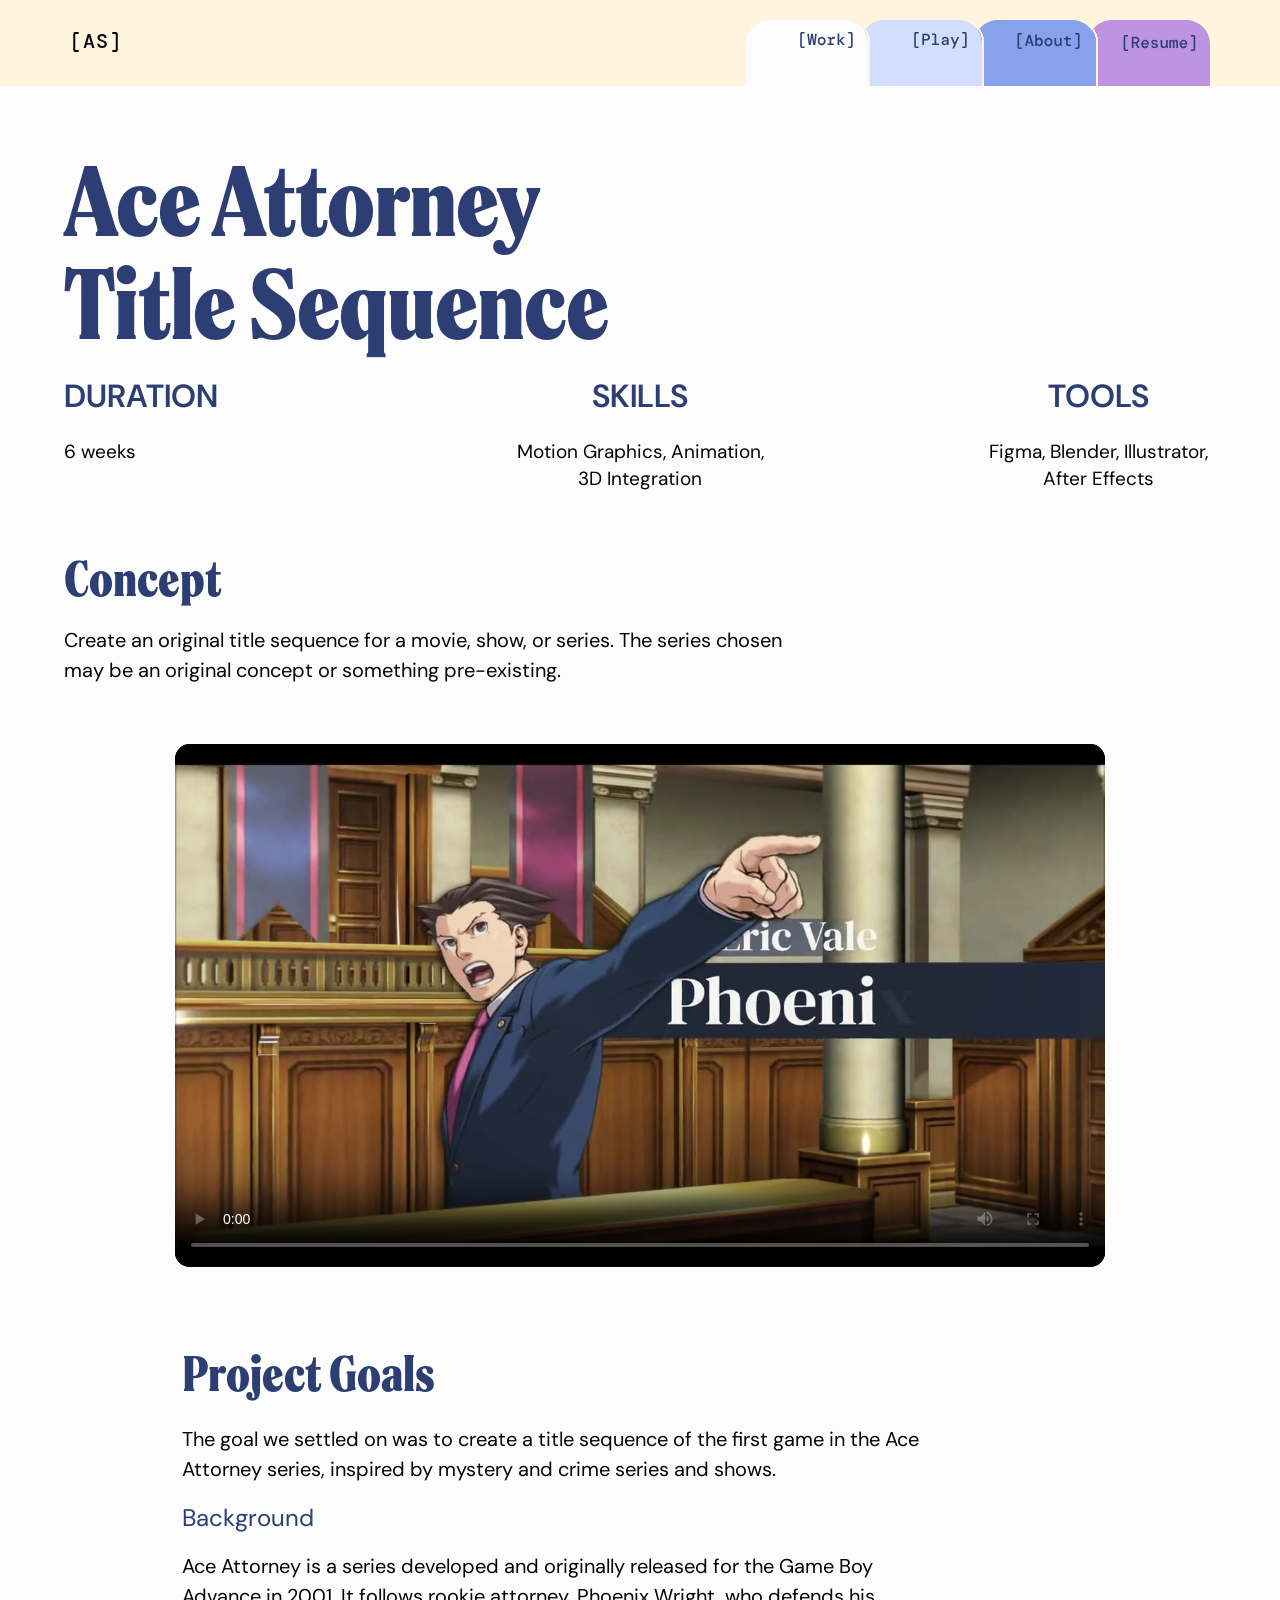
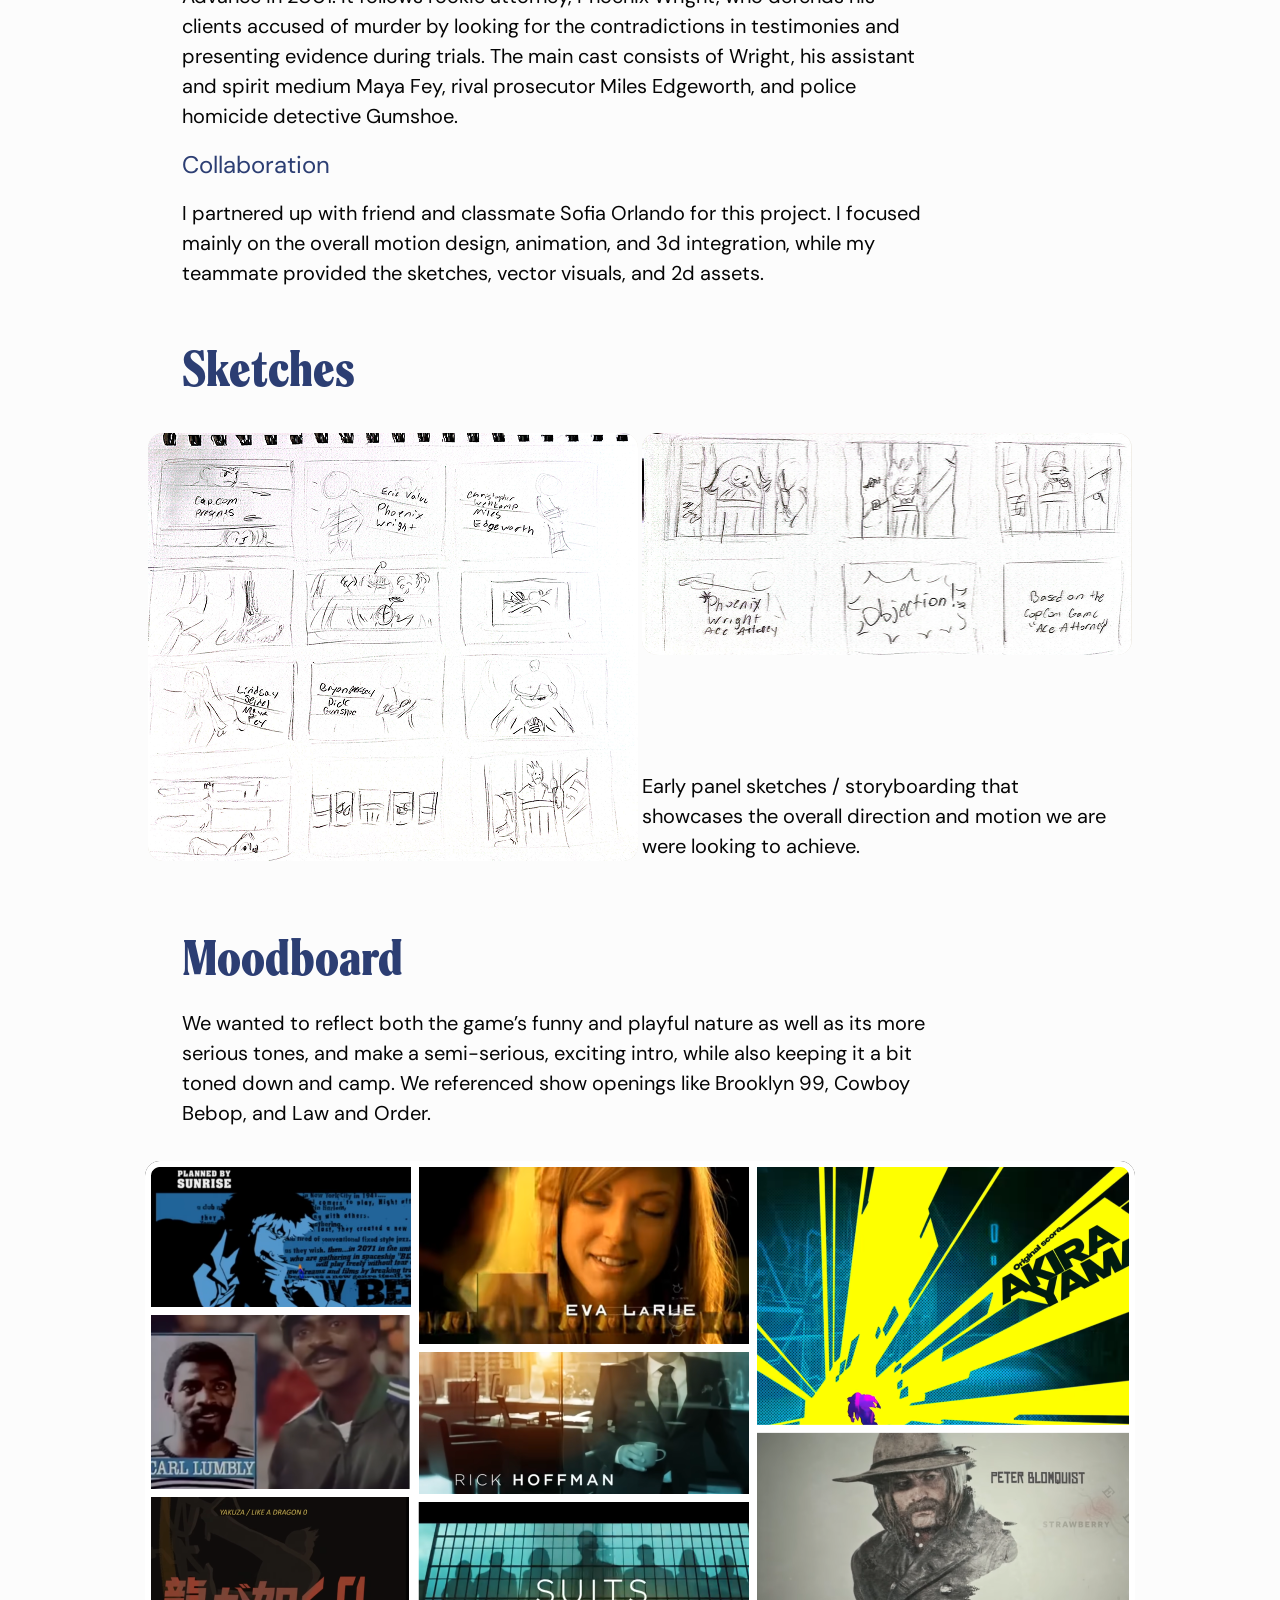
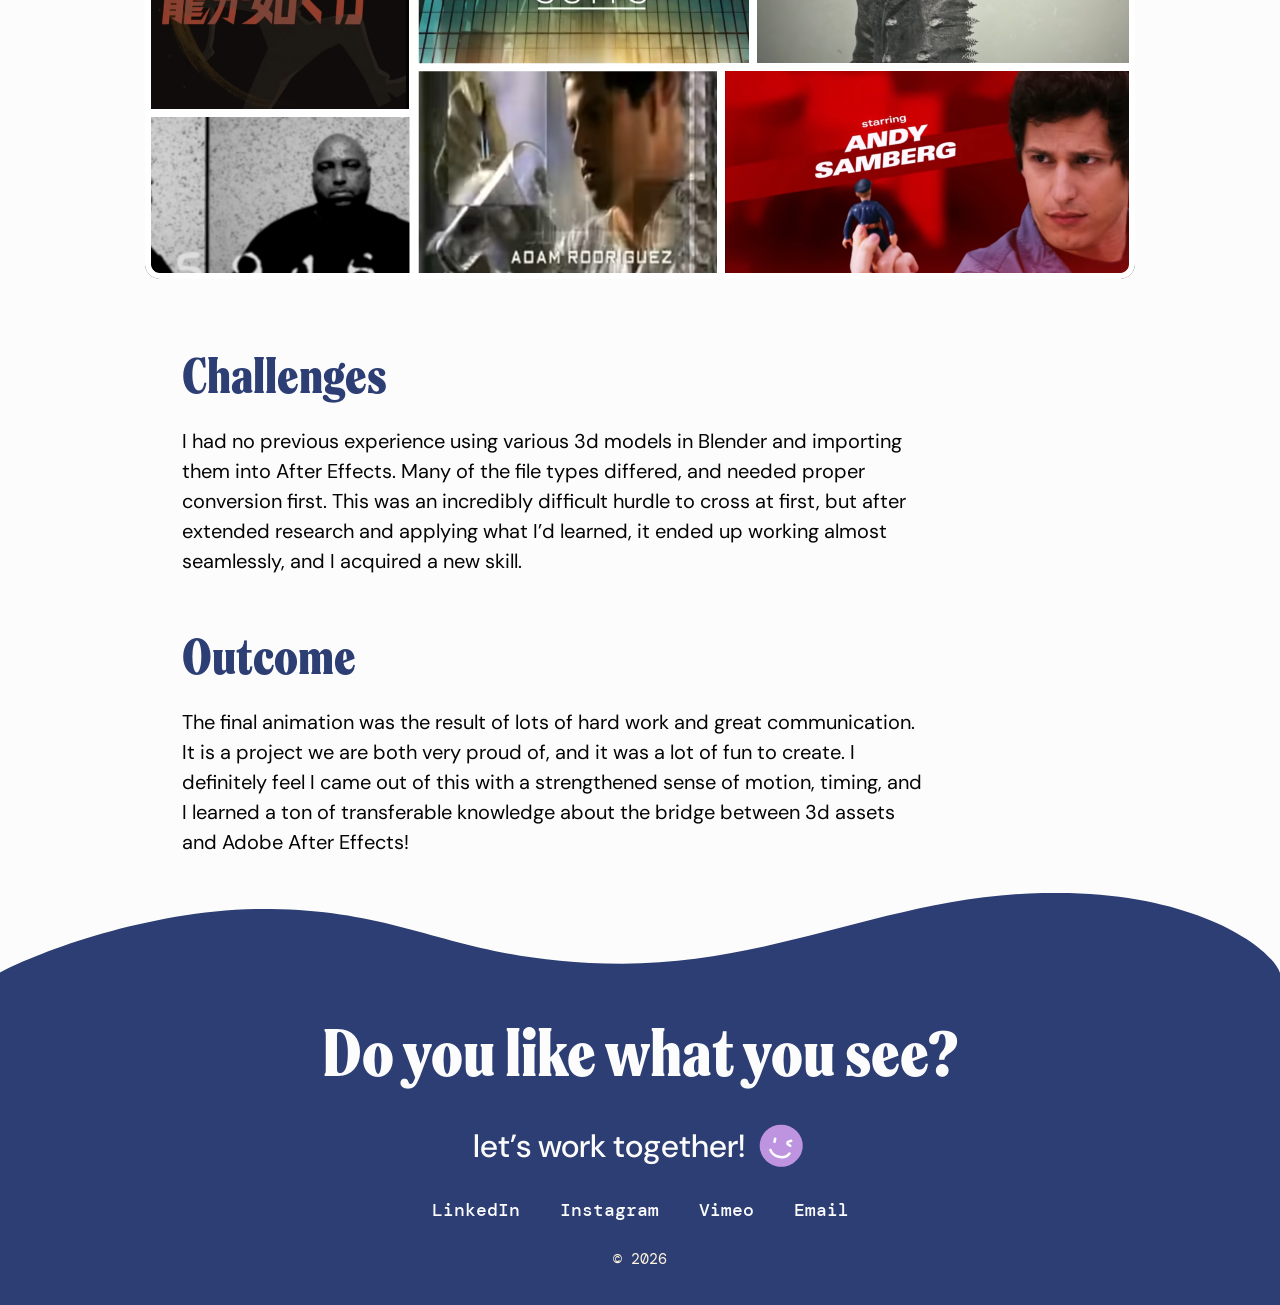
==== commit 0facfe8a: "Assets and HTML for portfolio" ====
--- a/ace-attorney.html
+++ b/ace-attorney.html
@@ -9,7 +9,7 @@
 <link rel="preconnect" href="https://fonts.gstatic.com" crossorigin>
 <link href="https://fonts.googleapis.com/css2?family=DM+Mono:wght@400;500&family=DM+Sans:opsz,wght@9..40,400;9..40,500;9..40,600;9..40,700&display=swap" rel="stylesheet">
 <link rel="stylesheet" href="styles.css">
-<script>(function(){var d=document.documentElement;try{if(!matchMedia('(prefers-reduced-motion: reduce)').matches){d.classList.add('js');window.__RV_SELECTORS=".hero__title, .hero__intro, .hero .cta, .work__title, .cs__date, .cs__title, .cs__desc, .cs__tags, .case__col > *, .case__caption, .footer__title, .footer__ask, .footer__links, .footer__copy";setTimeout(function(){if(!window.__rv)d.classList.remove('js')},5000);}}catch(e){}})();</script>
+<script>(function(){var d=document.documentElement;try{if(!matchMedia('(prefers-reduced-motion: reduce)').matches){d.classList.add('js');window.__RV_SELECTORS=".hero__title, .hero__intro, .hero .cta, .work__title, .cs__date, .cs__title, .cs__desc, .cs__tags, .case__col > *, .case__caption, .case__figcap, .footer__title, .footer__ask, .footer__links, .footer__copy";setTimeout(function(){if(!window.__rv)d.classList.remove('js')},5000);}}catch(e){}})();</script>
 <script>try{if(sessionStorage.getItem('pt-from')&&!matchMedia('(prefers-reduced-motion: reduce)').matches){document.documentElement.classList.add('pt-in','pt-bg')}}catch(e){}</script>
 </head>
 <body class="case-page">
--- a/styles.css
+++ b/styles.css
@@ -85,7 +85,15 @@
   position:absolute;left:0;top:0;width:2.8906em;margin:0;
   font:900 1em/.88 "Spirits",Georgia,serif;color:var(--blue-dark);white-space:nowrap;
 }
-.hero__name .w3{font-weight:300}.hero__name .w4{font-weight:400}.hero__name .w5{font-weight:500}
+.hero__name .ch{position:relative;display:inline-block;font-weight:var(--w,900);white-space:nowrap;cursor:default;-webkit-tap-highlight-color:transparent;touch-action:pan-y;will-change:transform}
+/* second layer in the opposite weight; swapped in instantly (no crossfade, so no ghosting) and the letter springs on every change */
+.hero__name .ch::after{content:attr(data-c);position:absolute;left:50%;top:0;font-weight:var(--alt,300);color:var(--blue-dark);white-space:nowrap;
+  opacity:0;transform:translateX(-50%);pointer-events:none}
+.hero__name .ch.alt{color:transparent}
+.hero__name .ch.alt::after{opacity:1}
+.hero__name .ch.pop{animation:chpop .42s cubic-bezier(.3,1.7,.5,1)}
+@keyframes chpop{0%{transform:scale(.82) rotate(-4deg)}100%{transform:none}}
+@media (prefers-reduced-motion:reduce){.hero__name .ch.pop{animation:none}}
 
 /* tagline pill — cycles designer / maker / thinker / creative (25:69) */
 .hero__tag{
@@ -326,7 +334,7 @@
 
 /* centered 916px text column; paragraphs 746px, centered inside it */
 .case__col{width:min(916px,100%);margin-inline:auto;display:flex;flex-direction:column;gap:18px}
-.case__col .case__p{width:100%;align-self:center}
+.case__col .case__p{width:100%;align-self:flex-start}
 .case__section{padding-top:clamp(36px,5vw,64px)}
 .case__section + .case__section{padding-top:clamp(28px,4vw,48px)}
 .case__section--last{padding-top:clamp(28px,4vw,48px)}
@@ -340,7 +348,7 @@
 .case__sketch--tall{aspect-ratio:490/428}
 .case__sketch--wide{aspect-ratio:2338/1060}
 .case__sketches-side{display:flex;flex-direction:column;justify-content:space-between;gap:20px}
-.case__caption{max-width:466px;align-self:flex-end}
+.case__caption{max-width:466px;align-self:flex-start}
 
 .case__moodboard{
   position:relative;width:min(990px,100%);margin:clamp(20px,3vw,33px) auto 0;aspect-ratio:990/718;
@@ -367,6 +375,34 @@
   .cta.is-pressed .cta__arrow{animation:none}
 }
 
+/* ================= case page: figures + lightbox ================= */
+.case__fig{margin:clamp(28px,4vw,48px) auto 0;width:min(1100px,100%);display:flex;flex-direction:column;align-items:center;gap:14px}
+.case__fig--wide{width:min(1312px,100%)}
+.case__fig--mock{width:min(700px,100%)}
+.case__fig--key{width:min(420px,100%)}
+.case__zoom{display:block;width:100%;padding:0;margin:0;border:0;background:#fff;border-radius:15px;overflow:hidden;cursor:zoom-in;line-height:0;
+  box-shadow:0 0 0 1.5px rgba(44,62,115,.14);transition:transform .35s cubic-bezier(.2,.7,.2,1),box-shadow .35s ease}
+.case__zoom img{display:block;width:100%;height:auto}
+.case__zoom:focus-visible{outline:3px solid var(--blue-light);outline-offset:4px}
+
+.case__figcap{margin:0;max-width:746px;font:400 17px/1.5 "DM Sans",system-ui,sans-serif;font-optical-sizing:auto;color:var(--ink);text-align:center}
+
+.lightbox{position:fixed;inset:0;z-index:10000;background:rgba(5,5,5,.88);display:flex;align-items:stretch;justify-content:center;opacity:0;transition:opacity .25s ease}
+.lightbox[hidden]{display:none}
+.lightbox.is-open{opacity:1}
+.lightbox__scroll{flex:1;overflow:auto;display:flex;align-items:safe center;justify-content:safe center;padding:clamp(56px,7vw,72px) clamp(12px,3vw,40px) clamp(16px,3vw,40px);-webkit-overflow-scrolling:touch}
+.lightbox__img{display:block;flex:none;max-width:none;width:min(100%,1500px);height:auto;border-radius:12px;background:#fff;cursor:zoom-in;transform:scale(.97);transition:transform .3s cubic-bezier(.2,.7,.2,1)}
+.lightbox.is-open .lightbox__img{transform:none}
+.lightbox.is-zoomed .lightbox__img{width:max(200%,1800px);cursor:zoom-out}
+.lightbox__close{position:fixed;top:14px;right:18px;z-index:2;width:44px;height:44px;border:0;border-radius:50%;background:var(--bg-cream);color:var(--blue-dark);font:500 28px/1 "DM Sans",sans-serif;cursor:pointer}
+.lightbox__close:focus-visible{outline:3px solid var(--blue-light);outline-offset:3px}
+@media (prefers-reduced-motion:reduce){.lightbox,.lightbox__img,.case__zoom{transition:none}}
+
+/* home: row thumbnail image */
+.cs__thumb{position:absolute;inset:0;width:100%;height:100%;object-fit:cover;display:block;transition:transform .5s cubic-bezier(.2,.7,.2,1)}
+@media (hover:hover){.cs--link:hover .cs__thumb{transform:scale(1.035)}}
+@media (prefers-reduced-motion:reduce){.cs__thumb{transition:none}.cs--link:hover .cs__thumb{transform:none}}
+
 /* ================= case page entrance ================= */
 html.pt-bg{background:var(--bg-page)}
 @keyframes rise{from{opacity:0;transform:translateY(18px)}to{opacity:1;transform:none}}
@@ -377,7 +413,146 @@
 }
 
 /* ================= scroll reveal (all pages; only active when JS is running and motion is allowed) ================= */
-:is(.hero__title, .hero__intro, .hero .cta, .work__title, .cs__date, .cs__title, .cs__desc, .cs__tags, .case__col > *, .case__caption, .footer__title, .footer__ask, .footer__links, .footer__copy){
+:is(.hero__title, .hero__intro, .hero .cta, .work__title, .cs__date, .cs__title, .cs__desc, .cs__tags, .case__col > *, .kb > h2, .kb > p, .kb__row > *, .kb__p, .tl__card, .hw__item, .sw, .kb__screens, .pc, .pf > *, .pl__intro p, .pl__tile, .rs__pdf, .ab__photos, .ab__row h2, .ab__row p, .case__caption, .footer__title, .footer__ask, .footer__links, .footer__copy){
   transition:opacity .7s ease var(--rv-delay,0ms),transform .7s cubic-bezier(.2,.7,.2,1) var(--rv-delay,0ms);
 }
-html.js :is(.hero__title, .hero__intro, .hero .cta, .work__title, .cs__date, .cs__title, .cs__desc, .cs__tags, .case__col > *, .case__caption, .footer__title, .footer__ask, .footer__links, .footer__copy):not(.in){opacity:0;transform:translateY(18px)}
+html.js :is(.hero__title, .hero__intro, .hero .cta, .work__title, .cs__date, .cs__title, .cs__desc, .cs__tags, .case__col > *, .kb > h2, .kb > p, .kb__row > *, .kb__p, .tl__card, .hw__item, .sw, .kb__screens, .pc, .pf > *, .pl__intro p, .pl__tile, .rs__pdf, .ab__photos, .ab__row h2, .ab__row p, .case__caption, .footer__title, .footer__ask, .footer__links, .footer__copy):not(.in){opacity:0;transform:translateY(18px)}
+
+
+/* ================= kiosk case study blocks ================= */
+.case__video--awning{width:min(950px,100%)}
+.case__video-card{border-radius:15px;overflow:hidden;background:#fff;box-shadow:0 0 0 1.5px rgba(44,62,115,.14)}
+.case__video-card .awning{display:block;width:100%;height:auto;aspect-ratio:1200/130}
+.case__video-card .case__video-frame{border-radius:0}
+.kb{width:min(1064px,100%);margin:clamp(40px,6vw,72px) auto 0}
+.kb--wide{width:min(1312px,100%)}
+.kb--last{margin-bottom:0}
+.kb > .case__h2{margin-bottom:clamp(12px,2vw,20px)}
+.kb__p{margin:0 0 20px;max-width:760px;font:400 18px/1.5 "DM Sans",system-ui,sans-serif;font-optical-sizing:auto;color:var(--ink)}
+.case__concept .kb__p{max-width:760px}
+.kb__indent{margin-left:0;max-width:920px;font-size:19px;line-height:1.55}
+.kb__row{display:grid;align-items:center;gap:clamp(24px,5vw,72px)}
+.kb__row--wf{grid-template-columns:minmax(0,5fr) minmax(0,7fr);padding-left:0;align-items:start}
+.kb__row--mock{grid-template-columns:minmax(0,5fr) minmax(0,5fr);padding-left:0}
+.kb__row--sg{grid-template-columns:minmax(0,1fr) minmax(0,1fr);padding-left:0;align-items:start;gap:clamp(24px,4vw,56px)}
+.kb__row--sg .kb__p{max-width:none}
+.kb__row .kb__p:last-child{margin-bottom:0}
+.kb__fig{margin:0;width:100%}
+.kb__screens{margin-top:clamp(12px,2vw,24px)}
+.tl{list-style:none;margin:8px auto 0;padding:0;width:min(922px,100%);display:grid;grid-template-columns:repeat(4,1fr);gap:16px}
+.tl__card{display:flex;flex-direction:column;gap:3px;padding:14px 16px;border:1.5px solid var(--blue-light);border-radius:12px;background:#fff;min-width:0}
+.tl__icon{width:24px;height:24px;margin-bottom:6px}
+.tl__name{font:600 16px/1.25 "DM Sans",system-ui,sans-serif;color:var(--ink)}
+.tl__wk{font:400 12px/1.3 "DM Mono",ui-monospace,monospace;color:var(--ink)}
+.hw{display:grid;grid-template-columns:1fr 1fr;gap:28px clamp(40px,10vw,140px);padding-left:0;width:min(1000px,100%);margin-inline:auto}
+.hw__item h3{margin:0 0 12px;font:600 17px/1.3 "DM Sans",system-ui,sans-serif;color:var(--ink)}
+.hw__item p{margin:0;font:400 18px/1.5 "DM Sans",system-ui,sans-serif;font-optical-sizing:auto;color:var(--ink)}
+.sw-row{list-style:none;margin:36px auto 0;padding:0;width:min(980px,100%);display:grid;grid-template-columns:repeat(5,1fr);gap:16px}
+.sw{display:flex;flex-direction:column;gap:2px;padding:14px 16px;border:1.5px solid var(--blue-light);border-radius:12px;background:#fff;min-width:0}
+.sw__dot{width:26px;height:26px;border-radius:50%;margin-bottom:8px}
+.sw__name{font:600 16px/1.25 "DM Sans",system-ui,sans-serif;color:var(--ink)}
+.sw__hex{font:400 12px/1.3 "DM Mono",ui-monospace,monospace;color:var(--ink);overflow-wrap:anywhere}
+@media (max-width:900px){
+  .tl{grid-template-columns:repeat(2,1fr)}
+  .sw-row{grid-template-columns:repeat(2,1fr)}
+  .kb__indent{margin-left:0}
+  .kb__row--wf,.kb__row--mock,.kb__row--sg{grid-template-columns:1fr;padding-left:0}
+  .hw{grid-template-columns:1fr;padding-left:0}
+  .kb__row--mock .kb__fig{order:2}
+}
+@media (max-width:640px){.kb__p,.hw__item p{font-size:17px}}
+.kb__screens .case__zoom{box-shadow:none;background:transparent}
+
+
+/* ================= about page ================= */
+.ab__photos{position:relative;width:min(808px,100%);margin:clamp(24px,4vw,48px) auto 0;display:flex;gap:2.2%;align-items:stretch}
+.ab__ph{margin:0;overflow:hidden;border-radius:clamp(10px,2vw,16px);aspect-ratio:143/198;background:#ebe7df;min-width:0}
+.ab__ph img{display:block;width:100%;height:100%;object-fit:cover}
+.ab__ph--1{flex:143 1 0}.ab__ph--1 img{object-position:36% 50%}
+.ab__ph--2{flex:142 1 0}.ab__ph--2 img{object-position:50% 40%}
+.ab__ph--3{flex:101 1 0}.ab__ph--3 img{object-position:62% 40%}
+.ab__btn{position:absolute;height:auto;border-radius:50%;animation:abfloat 5s ease-in-out infinite;transition:rotate .45s cubic-bezier(.3,1.6,.5,1),translate .45s cubic-bezier(.3,1.6,.5,1),scale .45s cubic-bezier(.3,1.6,.5,1)}
+@media (hover:hover){.ab__btn:hover{rotate:25deg;translate:0 -5px;scale:1.12}}
+.ab__btn--blue{left:69.3%;top:-8%;width:9.6%;animation-delay:-1.2s}
+.ab__btn--yellow{left:31%;top:71%;width:10.4%;animation-delay:-3s;animation-duration:6s}
+.ab__btn--purple{left:40.8%;top:93%;width:5.6%;animation-delay:-2s;animation-duration:4.5s}
+.ab__me{position:absolute;left:89%;top:37%;width:13%;height:auto;pointer-events:none;transform-origin:0 0}
+@keyframes abfloat{0%,100%{transform:translateY(0) rotate(0)}50%{transform:translateY(-5px) rotate(6deg)}}
+html.js .ab__photos:not(.in) .ab__me{opacity:0;transform:scale(.4)}
+html.js .ab__photos.in .ab__me{animation:abpop .6s .5s cubic-bezier(.3,1.6,.5,1) both}
+@keyframes abpop{0%{opacity:0;transform:scale(.4) translate(-8px,10px)}100%{opacity:1;transform:none}}
+.ab__row{display:grid;grid-template-columns:540px minmax(0,732px);align-items:start;margin-top:clamp(40px,6vw,80px);padding-bottom:clamp(40px,6vw,72px)}
+.ab__h2{margin:0;font-size:56px}
+.ab__text{max-width:690px}
+.ab__text p{margin:0 0 20px;font:400 18px/1.5 "DM Sans",system-ui,sans-serif;font-optical-sizing:auto;color:var(--ink)}
+.ab__text p:last-child{margin-bottom:0}
+@media (max-width:1100px){.ab__row{grid-template-columns:minmax(0,1fr) minmax(0,1.4fr);column-gap:32px}}
+@media (max-width:760px){.ab__row{grid-template-columns:1fr;row-gap:18px}.ab__h2{font-size:clamp(34px,10vw,48px)}}
+@media (prefers-reduced-motion:reduce){.ab__btn{animation:none;transition:none}html.js .ab__photos.in .ab__me{animation:none}}
+
+
+/* ================= resume page (full-quality image of the PDF, click to zoom) ================= */
+.rs__pdf{margin:clamp(28px,5vw,64px) auto clamp(56px,8vw,96px);width:min(900px,100%)}
+.case__zoom.rs__zoom{background:transparent;border-radius:0;box-shadow:none;transform:none}
+@media (hover:hover){.case__zoom.rs__zoom:hover{transform:none;box-shadow:none}}
+.case__zoom.rs__zoom:focus-visible{outline-offset:6px}
+
+
+/* ================= play page ================= */
+.pl__intro{gap:14px}
+.pl__intro p{margin:0;max-width:420px;font:400 18px/1.5 "DM Sans",system-ui,sans-serif;font-optical-sizing:auto;color:var(--ink)}
+.pl__grid{width:min(1204px,100%);margin:clamp(28px,5vw,64px) auto clamp(56px,8vw,96px);display:flex;flex-direction:column;gap:var(--plg,14px)}
+.pl__row{display:flex;gap:var(--plg,14px);align-items:flex-start}
+.pl__tile{flex:var(--g) 1 0;min-width:0;aspect-ratio:var(--ar);overflow:hidden;border-radius:8px;background:#ebe7df;transition:transform .45s cubic-bezier(.2,.7,.2,1),box-shadow .45s ease}
+.pl__media{display:block;width:100%;height:100%;object-fit:cover}
+@media (hover:hover){.pl__tile:hover{transform:translateY(-4px) scale(1.012);box-shadow:0 18px 36px -20px rgba(44,62,115,.5)}}
+@media (max-width:640px){.pl__grid{--plg:8px}.pl__tile{border-radius:6px}}
+@media (prefers-reduced-motion:reduce){.pl__tile{transition:none}}
+
+
+/* ================= project01 page ================= */
+.kb--mid{width:min(1112px,100%)}
+.pc{position:relative;margin:clamp(14px,2vw,24px) auto 0;width:min(772px,100%)}
+.pc__stage{position:relative;aspect-ratio:1447/792;border-radius:14px;overflow:hidden;background:#111}
+.case__zoom.pc__slide{position:absolute;inset:0;width:100%;height:100%;padding:0;border:0;border-radius:0;background:#111;box-shadow:none;transform:none;opacity:0;visibility:hidden;transition:opacity .8s ease,visibility 0s .8s;cursor:zoom-in}
+.case__zoom.pc__slide.is-active{opacity:1;visibility:visible;transition:opacity .8s ease,visibility 0s}
+@media (hover:hover){.case__zoom.pc__slide:hover{transform:none;box-shadow:none}}
+.pc__slide img{display:block;width:100%;height:100%;object-fit:cover}
+.pc__dots{display:flex;justify-content:center;gap:10px;margin-top:14px}
+.pc__dot{position:relative;width:34px;height:10px;padding:0;border:0;border-radius:99px;background:rgba(44,62,115,.18);overflow:hidden;cursor:pointer}
+.pc__dot i{position:absolute;inset:0;border-radius:inherit;background:var(--blue-dark);transform:scaleX(0);transform-origin:0 50%}
+.pc__dot.is-active i{transform:scaleX(1);animation:pcfill var(--pc-ms,5000ms) linear both}
+.pc.is-paused .pc__dot.is-active i{animation-play-state:paused}
+.pc.is-static .pc__dot.is-active i{animation:none}
+@keyframes pcfill{from{transform:scaleX(0)}to{transform:scaleX(1)}}
+.pc__dot:focus-visible{outline:3px solid var(--blue-light);outline-offset:3px}
+.pf{display:flex;gap:clamp(8px,1.4vw,16px);align-items:flex-start;margin-top:clamp(14px,2vw,24px)}
+.pf__tile{flex:var(--g) 1 0;min-width:0;aspect-ratio:var(--ar);border-radius:8px;overflow:hidden;background:#030a0e}
+.pf__tile video{display:block;width:100%;height:100%;object-fit:cover}
+@media (max-width:900px){.pc{margin-left:0;width:100%}}
+@media (prefers-reduced-motion:reduce){.case__zoom.pc__slide{transition:none}}
+
+/* ---- overfishing ---- */
+.case__video-frame iframe{position:absolute;inset:0;width:100%;height:100%;border:0;display:block}
+.kb__list{margin:0 0 18px;padding-left:1.2em;font:400 18px/1.5 "DM Sans",system-ui,sans-serif;font-optical-sizing:auto;color:var(--ink)}
+.kb__list li{margin:0 0 10px}
+.kb__list strong{font-weight:700}
+.kb__list.kb__indent{margin-left:0;padding-left:1.2em;max-width:920px;font-size:19px;line-height:1.55}
+.kb__h3{margin:26px 0 10px;max-width:920px;font:700 24px/1.2 "DM Sans",system-ui,sans-serif;color:var(--blue-dark)}
+.pc--43{width:min(772px,100%)}
+.pc--43 .pc__stage{aspect-ratio:4/3}
+@media (max-width:900px){.pc--43{width:100%}.kb__list.kb__indent{margin-left:0}.kb__indent.kb__h3{margin-left:0}}
+.kb__fig + .kb__fig{margin-top:clamp(20px,3vw,36px)}
+
+/* no orphans */
+p,li,figcaption,.kb__p,.case__p,.cs__desc{text-wrap:pretty}
+.case__h2,.case__h3,.kb__h3{text-wrap:balance}
+.case__video--43{width:min(800px,100%)}
+.case__video--43 .case__video-frame{aspect-ratio:4/3}
+.case__fig--sk{width:min(955px,100%)}
+.case__fig--tall{width:min(400px,100%)}
+.kb .case__fig--sk,.kb .case__fig--tall{margin-left:auto;margin-right:auto}
+.sk-row{display:grid;grid-template-columns:2.22fr 1fr;gap:clamp(12px,2vw,24px);align-items:center;width:100%}
+.sk-row .kb__fig{margin:0}
+@media (max-width:700px){.sk-row{grid-template-columns:1fr}}
+.sk-row + .kb__fig{margin-top:clamp(14px,2vw,24px)}
